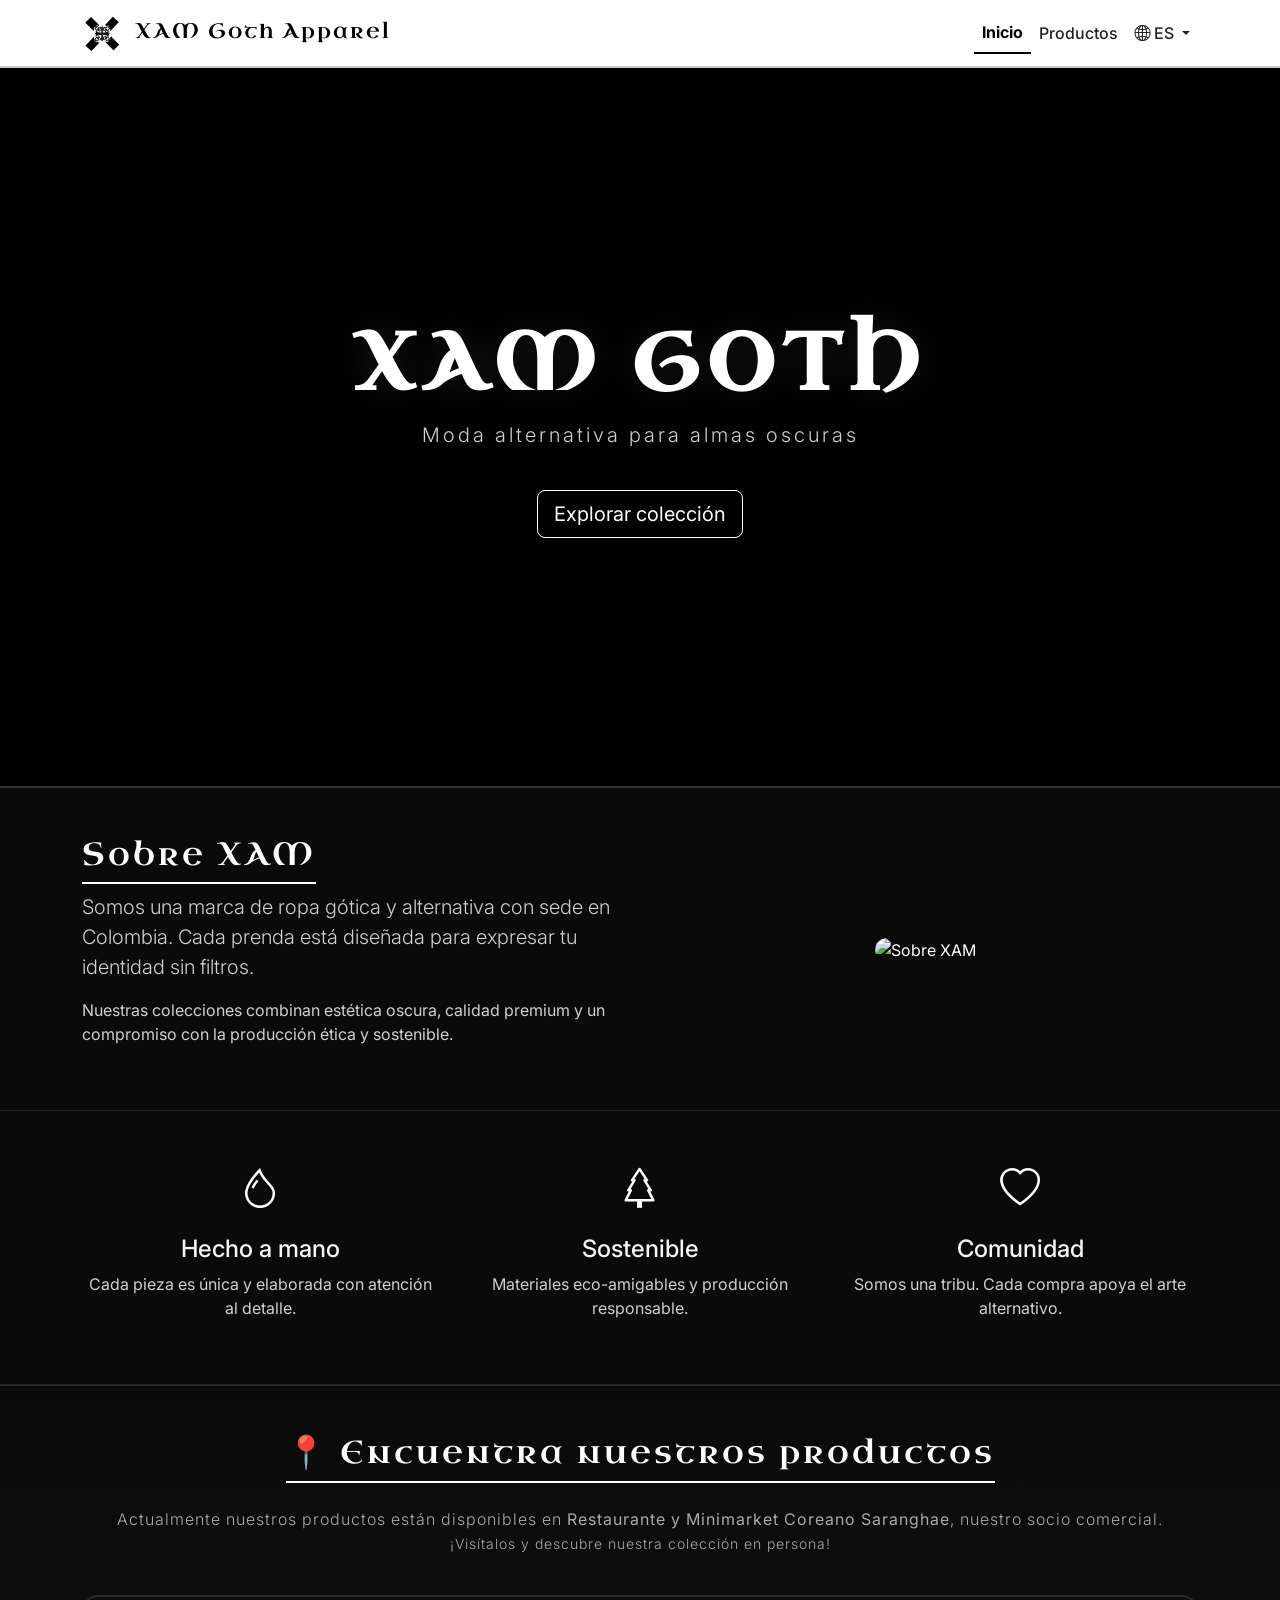
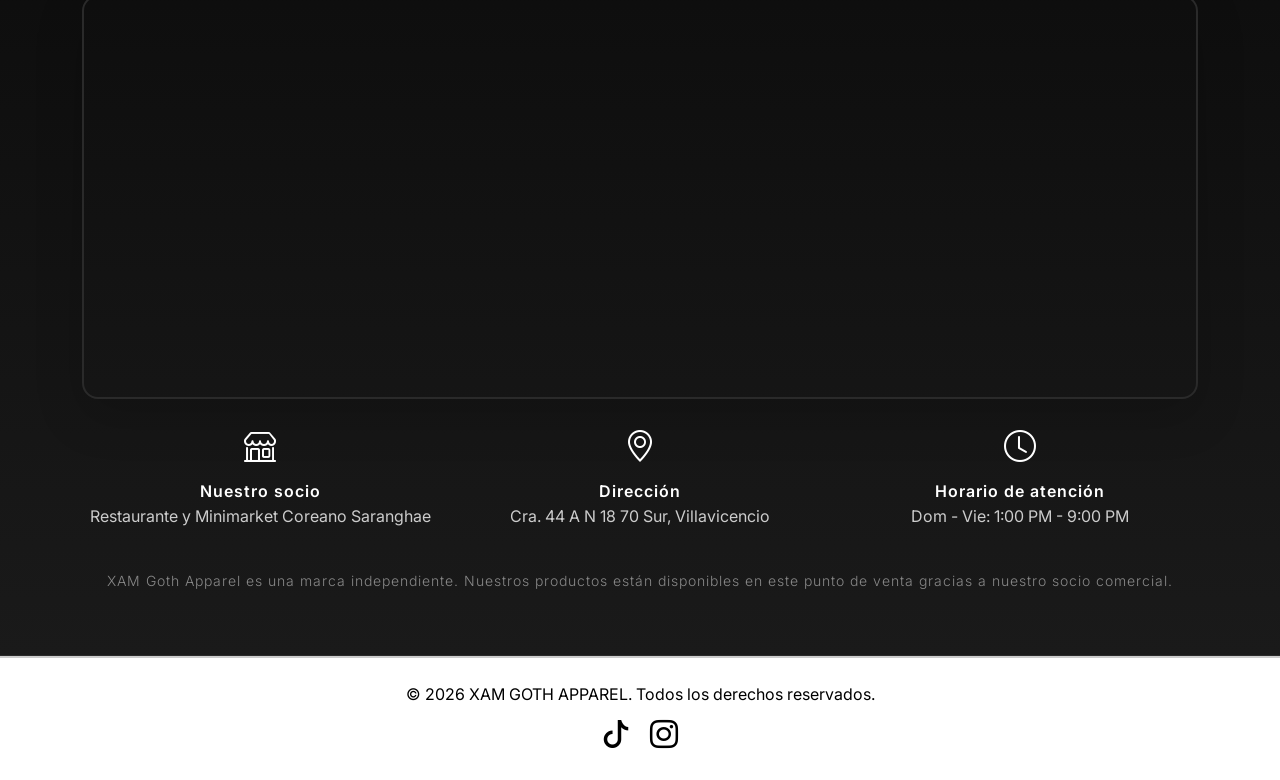
==== index.html @ 1a795e6d "Deleting unnecesary comma" ====
<!DOCTYPE html>
<html lang="es">

<head>
    <meta charset="UTF-8">
    <meta name="viewport" content="width=device-width, initial-scale=1.0">
    <title>XAM Goth Apparel</title>
    
    <!-- Bootstrap CSS -->
    <link href="https://cdn.jsdelivr.net/npm/bootstrap@5.3.2/dist/css/bootstrap.min.css" rel="stylesheet">
    <!-- Bootstrap Icons -->
    <link rel="stylesheet" href="https://cdn.jsdelivr.net/npm/bootstrap-icons@1.11.3/font/bootstrap-icons.min.css">
    <!-- Google Fonts (tipografía gótica/dark) -->
    <link href="https://fonts.googleapis.com/css2?family=Uncial+Antiqua&family=Inter:wght@300;400;700;900&display=swap" rel="stylesheet">
    
    <!-- CSS personalizado -->
    <link rel="stylesheet" href="css/style.css">
</head>

<body>

    <!-- ============================================ -->
    <!-- DIV BLANCO que envuelve el ENCABEZADO        -->
    <!-- ============================================ -->
    <div class="header-wrapper" style="background-color: #ffffff; width: 100%; border-bottom: 2px solid #cccccc;">
        <nav class="navbar navbar-expand-lg">
            <div class="container">
                <!-- Logo y nombre -->
                <a class="navbar-brand" href="index.html">
                    <img src="assets/images/logo.png" alt="XAM Goth Apparel" height="40" class="d-inline-block align-middle">
                    <span class="ms-2 brand-text">XAM Goth Apparel</span>
                </a>

                <!-- Botón menú hamburguesa (para móvil) -->
                <button class="navbar-toggler" type="button" data-bs-toggle="collapse" data-bs-target="#navbarNav">
                    <span class="navbar-toggler-icon"></span>
                </button>

                <!-- Menú -->
                <div class="collapse navbar-collapse" id="navbarNav">
                    <ul class="navbar-nav ms-auto align-items-center">
                        <li class="nav-item">
                            <a class="nav-link active" href="index.html" data-i18n="nav-home">Inicio</a>
                        </li>
                        <li class="nav-item">
                            <a class="nav-link" href="products.html" data-i18n="nav-products">Productos</a>
                        </li>
                        <!-- Selector de idioma -->
                        <li class="nav-item dropdown">
                            <a class="nav-link dropdown-toggle" href="#" id="languageDropdown" role="button" data-bs-toggle="dropdown">
                                <i class="bi bi-globe2"></i> <span id="current-lang">ES</span>
                            </a>
                            <ul class="dropdown-menu dropdown-menu-end">
                                <li><button class="dropdown-item" data-lang="es">🇪🇸 Español</button></li>
                                <li><button class="dropdown-item" data-lang="en">🇬🇧 English</button></li>
                            </ul>
                        </li>
                    </ul>
                </div>
            </div>
        </nav>
    </div>
    <!-- ===== FIN DEL DIV BLANCO DEL ENCABEZADO ===== -->

    <!-- ================= HERO / BIENVENIDA ================= -->
    <section class="hero-section d-flex align-items-center">
        <div class="container text-center text-white">
            <h1 class="display-1 fw-bold hero-title" data-i18n="hero-title">XAM GOTH</h1>
            <p class="lead hero-subtitle" data-i18n="hero-subtitle">Moda alternativa para almas oscuras</p>
            <a href="products.html" class="btn btn-outline-light btn-lg mt-4" data-i18n="hero-cta">Explorar colección</a>
        </div>
    </section>

    <!-- ================= SOBRE NOSOTROS ================= -->
    <section class="py-5 bg-dark text-white">
        <div class="container">
            <div class="row align-items-center">
                <div class="col-lg-6">
                    <h2 class="section-title" data-i18n="about-title">Sobre XAM</h2>
                    <p class="lead" data-i18n="about-text1">Somos una marca de ropa gótica y alternativa con sede en Colombia. Cada prenda está diseñada para expresar tu identidad sin filtros.</p>
                    <p data-i18n="about-text2">Nuestras colecciones combinan estética oscura, calidad premium y un compromiso con la producción ética y sostenible.</p>
                </div>
                <div class="col-lg-6 text-center">
                    <img src="assets/images/about-placeholder.jpg" alt="Sobre XAM" class="img-fluid rounded-4 shadow-lg" style="max-height: 350px; width: 100%; object-fit: cover;">
                </div>
            </div>
        </div>
    </section>

    <!-- ================= VALORES / SELLOS ================= -->
    <section class="py-5 bg-secondary bg-opacity-10">
        <div class="container">
            <div class="row text-center g-4">
                <div class="col-md-4">
                    <i class="bi bi-droplet fs-1 text-dark"></i>
                    <h4 class="mt-3" data-i18n="value1-title">Hecho a mano</h4>
                    <p data-i18n="value1-desc">Cada pieza es única y elaborada con atención al detalle.</p>
                </div>
                <div class="col-md-4">
                    <i class="bi bi-tree fs-1 text-dark"></i>
                    <h4 class="mt-3" data-i18n="value2-title">Sostenible</h4>
                    <p data-i18n="value2-desc">Materiales eco-amigables y producción responsable.</p>
                </div>
                <div class="col-md-4">
                    <i class="bi bi-heart fs-1 text-dark"></i>
                    <h4 class="mt-3" data-i18n="value3-title">Comunidad</h4>
                    <p data-i18n="value3-desc">Somos una tribu. Cada compra apoya el arte alternativo.</p>
                </div>
            </div>
        </div>
    </section>

    <!-- ============================================ -->
    <!-- MAPA DE GOOGLE MAPS                          -->
    <!-- ============================================ -->
    <section class="map-section py-5">
        <div class="container">
            <!-- Título y descripción -->
            <div class="row mb-4">
                <div class="col-12 text-center">
                    <h2 class="section-title" data-i18n="map-title">📍 Encuentra nuestros productos</h2>
                    <p class="text-muted mt-3" data-i18n="map-subtitle">
                        Actualmente nuestros productos están disponibles en <strong>Restaurante y Minimarket Coreano Saranghae</strong>, nuestro socio comercial.<br>
                        <small>¡Visítalos y descubre nuestra colección en persona!</small>
                    </p>
                </div>
            </div>

            <!-- Mapa -->
            <div class="row">
                <div class="col-12">
                    <div class="map-container shadow-lg rounded-4 overflow-hidden">
                        <iframe 
                            src="https://www.google.com/maps/embed?pb=!1m18!1m12!1m3!1d3979.5673574928055!2d-73.650902!3d4.1080567!2m3!1f0!2f0!3f0!3m2!1i1024!2i768!4f13.1!3m3!1m2!1s0x8e3e2f39722edbe1%3A0xaf17d9769901a7f9!2sRestaurante%20Y%20Minimarket%20Coreano%20Saranghae!5e0!3m2!1ses-419!2sco!4v1785963107658!5m2!1ses-419!2sco" 
                            width="100%" 
                            height="400" 
                            style="border:0;" 
                            allowfullscreen="" 
                            loading="lazy">
                        </iframe>
                    </div>
                </div>
            </div>

            <!-- Información del socio comercial -->
            <div class="row mt-4">
                <div class="col-md-4 text-center">
                    <i class="bi bi-shop fs-2" style="color: #ffffff;"></i>
                    <p class="mt-2" style="color: #cccccc;">
                        <strong data-i18n="map-partner">Nuestro socio</strong><br>
                        <span data-i18n="map-partner-name">Restaurante y Minimarket Coreano Saranghae</span>
                    </p>
                </div>
                <div class="col-md-4 text-center">
                    <i class="bi bi-geo-alt fs-2" style="color: #ffffff;"></i>
                    <p class="mt-2" style="color: #cccccc;">
                        <strong data-i18n="map-address">Dirección</strong><br>
                        <span data-i18n="map-address-text">Cra. 44 A N 18 70 Sur, Villavicencio</span>
                    </p>
                </div>
                <div class="col-md-4 text-center">
                    <i class="bi bi-clock fs-2" style="color: #ffffff;"></i>
                    <p class="mt-2" style="color: #cccccc;">
                        <strong data-i18n="map-hours">Horario de atención</strong><br>
                        <span data-i18n="map-hours-text">Dom - Vie: 1:00 PM - 9:00 PM</span>
                    </p>
                </div>
            </div>

            <!-- Nota aclaratoria -->
            <div class="row mt-4">
                <div class="col-12 text-center">
                    <p class="text-muted small" style="color: #888888 !important;" data-i18n="map-note">
                         XAM Goth Apparel es una marca independiente. Nuestros productos están disponibles en este punto de venta gracias a nuestro socio comercial.
                    </p>
                </div>
            </div>
        </div>
    </section>

    <!-- ============================================ -->
    <!-- DIV BLANCO que envuelve el PIE DE PÁGINA     -->
    <!-- ============================================ -->
    <div class="footer-wrapper" style="background-color: #ffffff; width: 100%; border-top: 2px solid #cccccc; margin-top: auto;">
        <footer class="py-4">
            <div class="container text-center">
                <p class="mb-2" style="color: #000000 !important;">
                    &copy; 2026 XAM GOTH APPAREL. <span data-i18n="footer-rights">Todos los derechos reservados.</span>
                </p>
                <div class="social-icons">
                    <a href="https://www.tiktok.com/@xam.goth.apparel" target="_blank" class="me-3 fs-3" style="color: #000000 !important;">
                        <i class="bi bi-tiktok"></i>
                    </a>
                    <a href="https://www.instagram.com/xam_gothapparel/" target="_blank" class="fs-3" style="color: #000000 !important;">
                        <i class="bi bi-instagram"></i>
                    </a>
                </div>
            </div>
        </footer>
    </div>
    <!-- ===== FIN DEL DIV BLANCO DEL PIE DE PÁGINA ===== -->

    <!-- Scripts -->
    <script src="https://cdn.jsdelivr.net/npm/bootstrap@5.3.2/dist/js/bootstrap.bundle.min.js"></script>
    <script src="js/main.js"></script>
</body>
</html>
---- css/style.css ----
/* ===== FUENTES ===== */
:root {
    --gothic-font: 'Uncial Antiqua', cursive;
    --main-font: 'Inter', sans-serif;
}

/* ===== RESET Y GENERAL ===== */
* {
    margin: 0;
    padding: 0;
    box-sizing: border-box;
}

html, body {
    height: 100%;
}

body {
    font-family: var(--main-font);
    background-color: #0a0a0a;
    color: #f5f5f5;
    display: flex;
    flex-direction: column;
}

/* ==========================================
   ENCABEZADO (estilos visuales, el color lo da el div)
   ========================================== */
.brand-text {
    font-family: var(--gothic-font);
    font-size: 1.3rem;
    letter-spacing: 2px;
    color: #000000;
}

.navbar .nav-link {
    color: #222222 !important;
    font-weight: 500;
    transition: color 0.3s;
}

.navbar .nav-link:hover {
    color: #000000 !important;
}

.navbar .nav-link.active {
    color: #000000 !important;
    font-weight: 700;
    border-bottom: 2px solid #000000;
}

.navbar .dropdown-toggle {
    color: #222222 !important;
}

.navbar .dropdown-toggle:hover {
    color: #000000 !important;
}

.navbar .dropdown-menu {
    background-color: #ffffff !important;
    border: 1px solid #cccccc !important;
}

.navbar .dropdown-item {
    color: #000000 !important;
}

.navbar .dropdown-item:hover {
    background-color: #f0f0f0 !important;
}

/* Botón hamburguesa (móvil) */
.navbar-toggler {
    border-color: #000000 !important;
}

.navbar-toggler-icon {
    background-image: url("data:image/svg+xml,%3csvg xmlns='http://www.w3.org/2000/svg' viewBox='0 0 30 30'%3e%3cpath stroke='rgba(0,0,0,1)' stroke-linecap='round' stroke-miterlimit='10' stroke-width='2' d='M4 7h22M4 15h22M4 23h22'/%3e%3c/svg%3e") !important;
}

/* ==========================================
   HERO (NEGRO)
   ========================================== */
.hero-section {
    min-height: 80vh;
    background: linear-gradient(rgba(0,0,0,0.85), rgba(0,0,0,0.95)), 
                url('../assets/images/hero-bg.jpg') center/cover no-repeat;
    background-attachment: fixed;
    display: flex;
    align-items: center;
    justify-content: center;
    border-bottom: 2px solid #333333;
}

.hero-title {
    font-family: var(--gothic-font);
    letter-spacing: 8px;
    color: #ffffff;
    text-shadow: 0 0 40px rgba(255,255,255,0.1);
}

.hero-subtitle {
    font-weight: 300;
    letter-spacing: 3px;
    color: #cccccc;
}

.hero-section .btn-outline-light {
    border-color: #ffffff;
    color: #ffffff;
    transition: all 0.3s;
}

.hero-section .btn-outline-light:hover {
    background: #ffffff;
    color: #0a0a0a;
}

/* ==========================================
   SECCIONES DE CONTENIDO (FONDO NEGRO)
   ========================================== */
section:not(.hero-section) {
    background-color: #0a0a0a !important;
}

.bg-dark {
    background-color: #0a0a0a !important;
}

.bg-secondary {
    background-color: #1a1a1a !important;
}

section {
    padding: 4rem 0;
    border-bottom: 1px solid #222222;
}

.section-title {
    font-family: var(--gothic-font);
    color: #ffffff;
    letter-spacing: 3px;
    border-bottom: 2px solid #ffffff;
    padding-bottom: 0.5rem;
    display: inline-block;
}

section p,
section .lead {
    color: #d0d0d0;
}

section .text-dark {
    color: #ffffff !important;
}

/* ==========================================
   TARJETAS DE PRODUCTOS
   ========================================== */
.product-card {
    background: #0a0a0a;
    border: 1px solid #333333;
    border-radius: 12px;
    overflow: hidden;
    transition: transform 0.3s, box-shadow 0.3s;
}

.product-card:hover {
    transform: translateY(-8px);
    box-shadow: 0 10px 30px rgba(255,255,255,0.05);
    border-color: #ffffff;
}

.product-card .card-body {
    padding: 1.25rem;
    background: #0a0a0a;
}

.product-card .carousel-item img {
    width: 100%;
    height: 280px;
    object-fit: contain;  /* <--- Cambia a 'contain' para ver toda la imagen */
    background-color: #0a0a0a; /* Fondo negro para los bordes vacíos */
}

.product-card .card-title {
    font-weight: 700;
    color: #ffffff;
}

.product-card .card-text {
    color: #aaaaaa;
    font-size: 0.9rem;
}

.product-card .price {
    font-size: 1.3rem;
    font-weight: 700;
    color: #ffffff;
}

/* Botón de compra */
.btn-buy {
    background: #ffffff;
    color: #0a0a0a;
    font-weight: 700;
    border: none;
    transition: all 0.3s;
    width: 100%;
}

.btn-buy:hover {
    background: #e0e0e0;
    color: #000000;
    transform: scale(1.02);
}

/* ==========================================
   FILTROS
   ========================================== */
.filter-btn {
    border-radius: 30px;
    padding: 0.4rem 1.8rem;
    transition: all 0.3s;
    background: transparent;
    color: #ffffff;
    border: 1px solid #444444;
}

.filter-btn:hover {
    background: #ffffff;
    color: #0a0a0a;
}

.filter-btn.active {
    background: #ffffff !important;
    color: #0a0a0a !important;
    border-color: #ffffff !important;
}

/* ==========================================
   PIE DE PÁGINA (estilos visuales, el color lo da el div)
   ========================================== */
footer .social-icons a {
    transition: color 0.3s, transform 0.3s;
    display: inline-block;
}

footer .social-icons a:hover {
    color: #555555 !important;
    transform: scale(1.2);
}

/* ==========================================
   CARRUSEL DE PRODUCTOS
   ========================================== */
.product-card .carousel {
    position: relative;
}

.product-card .carousel-inner {
    border-radius: 12px 12px 0 0;
}

.product-card .carousel-control-prev,
.product-card .carousel-control-next {
    opacity: 0;
    transition: opacity 0.3s;
}

.product-card:hover .carousel-control-prev,
.product-card:hover .carousel-control-next {
    opacity: 1;
}

.product-card .carousel-control-prev-icon,
.product-card .carousel-control-next-icon {
    filter: drop-shadow(0 2px 4px rgba(0,0,0,0.8));
    width: 30px;
    height: 30px;
}

/* Puntos indicadores personalizados */
.product-card .carousel-indicators {
    position: relative;
    bottom: 0;
    margin: 0;
    padding: 8px 0;
}

.product-card .carousel-indicators button {
    background-color: #666 !important;
    border: none !important;
    width: 10px !important;
    height: 10px !important;
    border-radius: 50% !important;
    margin: 0 4px !important;
}

.product-card .carousel-indicators .active {
    background-color: #ffffff !important;
}

/* ==========================================
   MAPA DE GOOGLE MAPS MEJORADO
   ========================================== */
.map-section {
    background: linear-gradient(180deg, #0a0a0a 0%, #1a1a1a 100%);
    border-top: 1px solid #2a2a2a;
    border-bottom: 1px solid #2a2a2a;
    padding: 3rem 0;
}

.map-section .section-title {
    font-family: var(--gothic-font);
    color: #ffffff;
    letter-spacing: 3px;
    border-bottom: 2px solid #ffffff;
    padding-bottom: 0.5rem;
    display: inline-block;
    margin-bottom: 0.5rem;
}

.map-section .text-muted {
    color: #aaaaaa !important;
    font-weight: 300;
    letter-spacing: 1px;
}

.map-container {
    border: 2px solid #2a2a2a;
    border-radius: 16px;
    overflow: hidden;
    transition: all 0.4s ease;
    box-shadow: 0 8px 32px rgba(0, 0, 0, 0.6);
}

.map-container:hover {
    border-color: #ffffff;
    box-shadow: 0 8px 40px rgba(255, 255, 255, 0.1);
    transform: scale(1.01);
}

.map-container iframe {
    display: block;
    width: 100%;
    height: 400px;
    border: none;
    transition: filter 0.5s ease;
}

/* Iconos de información */
.map-section .bi {
    color: #ffffff;
    transition: color 0.3s ease, transform 0.3s ease;
}

.map-section .col-md-4:hover .bi {
    color: #cccccc;
    transform: scale(1.1);
}

.map-section .col-md-4 p {
    color: #cccccc;
    line-height: 1.6;
}

.map-section .col-md-4 strong {
    color: #ffffff;
    font-weight: 600;
    letter-spacing: 1px;
}

/* ===== RESPONSIVE ===== */
@media (max-width: 768px) {
    .map-container iframe {
        height: 300px;
    }
    
    .map-section .col-md-4 {
        margin-bottom: 1.5rem;
    }
    
    .map-section .col-md-4:last-child {
        margin-bottom: 0;
    }
    
    .map-section .section-title {
        font-size: 1.8rem;
    }
}

@media (max-width: 576px) {
    .map-container iframe {
        height: 250px;
    }
    
    .map-container:hover {
        transform: scale(1.005);
    }
}

/* ===== RESPONSIVE ===== */
@media (max-width: 768px) {
    .map-container iframe {
        height: 250px;
    }
}

@media (max-width: 576px) {
    .map-container iframe {
        height: 200px;
    }
}

/* ===== RESPONSIVE DEL CARRUSEL ===== */
@media (max-width: 768px) {
    .product-card .carousel-item img {
        height: 220px !important;
    }
    
    .product-card .carousel-control-prev,
    .product-card .carousel-control-next {
        opacity: 0.7 !important;
    }
}

/* ==========================================
   RESPONSIVE
   ========================================== */
@media (max-width: 768px) {
    .hero-title {
        font-size: 3rem;
    }
    
    .hero-subtitle {
        font-size: 1.1rem;
    }
    
    .product-card img {
        height: 220px;
    }
    
    .brand-text {
        font-size: 1rem;
    }
}

@media (max-width: 576px) {
    .hero-title {
        font-size: 2.2rem;
        letter-spacing: 4px;
    }
}
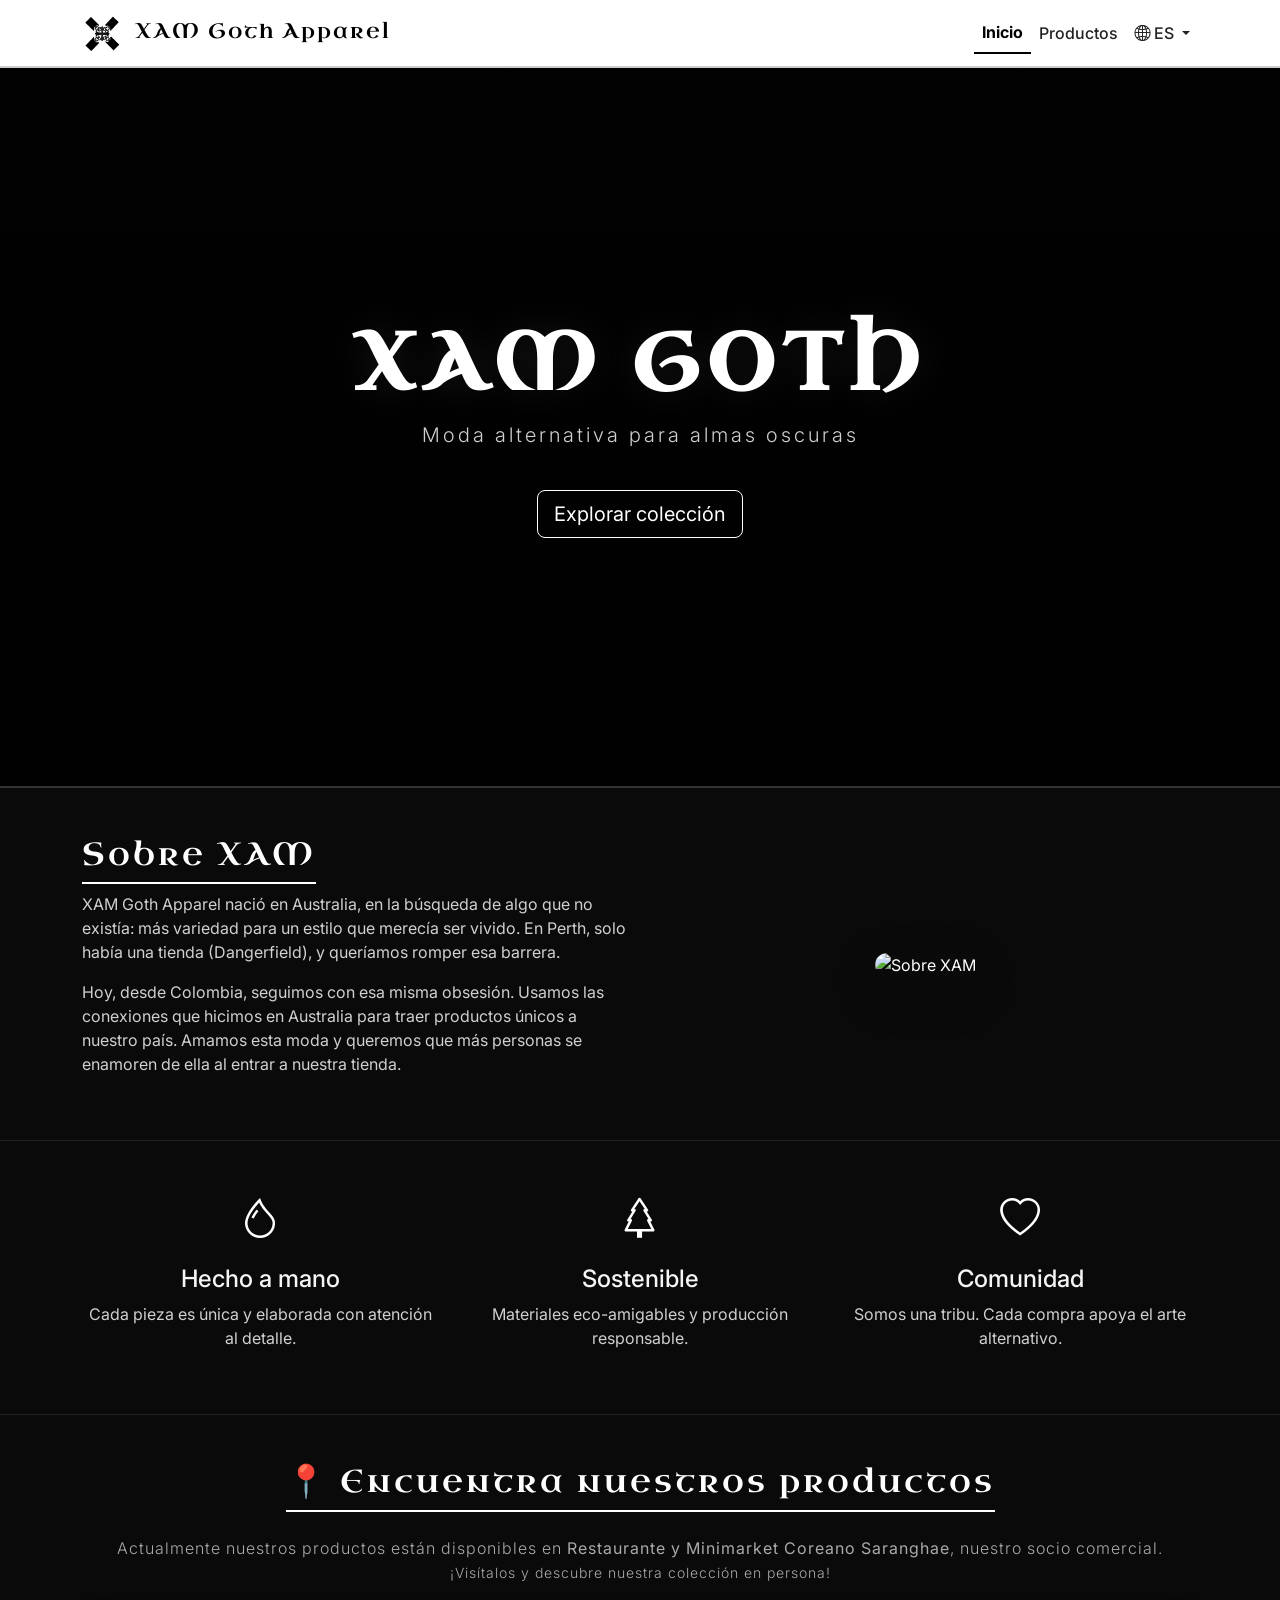
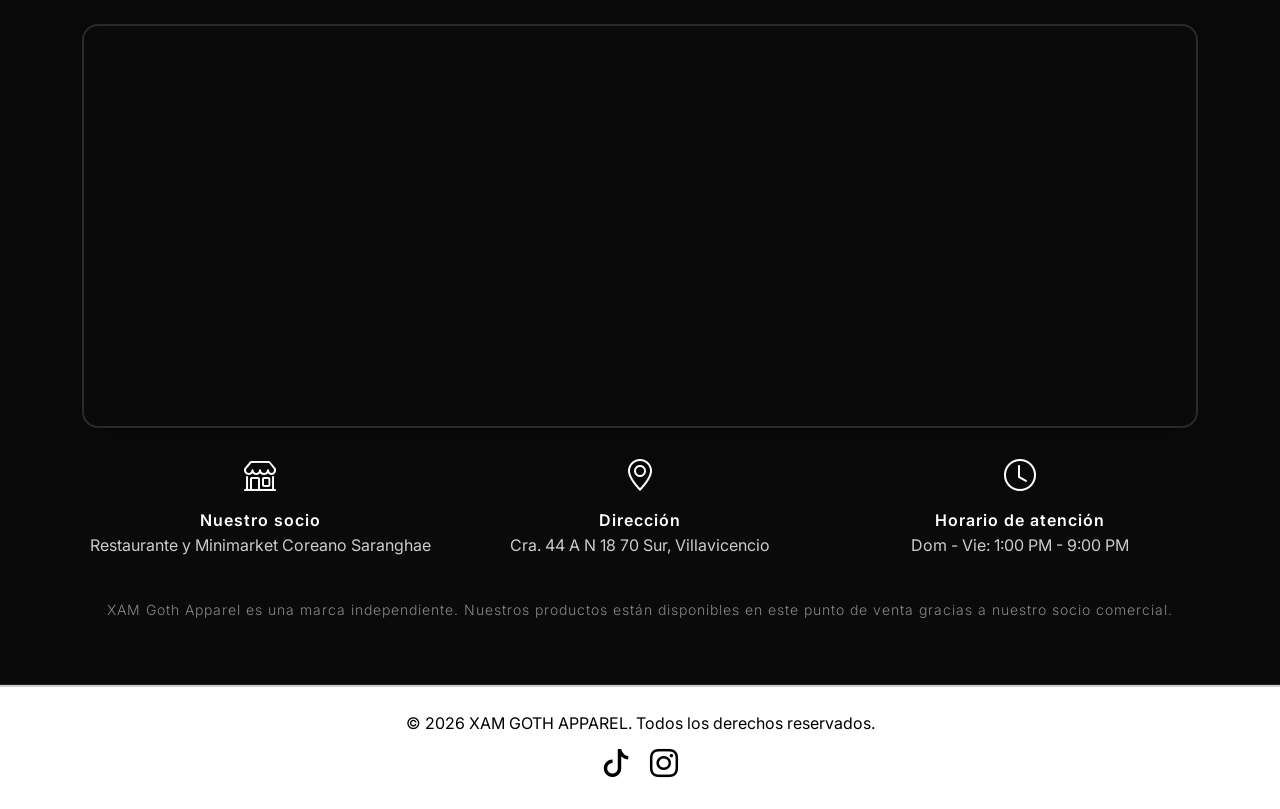
==== commit 45d6abe8: "Add Icon to Website and Changed Home Page..." ====
--- a/index.html
+++ b/index.html
@@ -6,6 +6,15 @@
     <meta name="viewport" content="width=device-width, initial-scale=1.0">
     <title>XAM Goth Apparel</title>
     
+    <!-- ===== FAVICON ===== -->
+    <link rel="icon" type="image/png" href="/assets/images/favicon-96x96.png" sizes="96x96" />
+    <link rel="icon" type="image/svg+xml" href="/assets/images/favicon.svg" />
+    <link rel="shortcut icon" href="/assets/images/favicon.ico" />
+    <link rel="apple-touch-icon" sizes="180x180" href="/assets/images/apple-touch-icon.png" />
+    <meta name="apple-mobile-web-app-title" content="XAM Store" />
+    <link rel="manifest" href="/assets/images/site.webmanifest" />
+    <!-- =================== -->
+
     <!-- Bootstrap CSS -->
     <link href="https://cdn.jsdelivr.net/npm/bootstrap@5.3.2/dist/css/bootstrap.min.css" rel="stylesheet">
     <!-- Bootstrap Icons -->
@@ -77,8 +86,8 @@
             <div class="row align-items-center">
                 <div class="col-lg-6">
                     <h2 class="section-title" data-i18n="about-title">Sobre XAM</h2>
-                    <p class="lead" data-i18n="about-text1">Somos una marca de ropa gótica y alternativa con sede en Colombia. Cada prenda está diseñada para expresar tu identidad sin filtros.</p>
-                    <p data-i18n="about-text2">Nuestras colecciones combinan estética oscura, calidad premium y un compromiso con la producción ética y sostenible.</p>
+                    <p data-i18n="about-text1">XAM Goth Apparel nació en Australia, en la búsqueda de algo que no existía: más variedad para un estilo que merecía ser vivido. En Perth, solo había una tienda (Dangerfield), y queríamos romper esa barrera.</p>
+                    <p data-i18n="about-text2">Hoy, desde Colombia, seguimos con esa misma obsesión. Usamos las conexiones que hicimos en Australia para traer productos únicos a nuestro país. Amamos esta moda y queremos que más personas se enamoren de ella al entrar a nuestra tienda.</p>
                 </div>
                 <div class="col-lg-6 text-center">
                     <img src="assets/images/about-placeholder.jpg" alt="Sobre XAM" class="img-fluid rounded-4 shadow-lg" style="max-height: 350px; width: 100%; object-fit: cover;">
--- a/css/style.css
+++ b/css/style.css
@@ -180,8 +180,8 @@
 .product-card .carousel-item img {
     width: 100%;
     height: 280px;
-    object-fit: contain;  /* <--- Cambia a 'contain' para ver toda la imagen */
-    background-color: #0a0a0a; /* Fondo negro para los bordes vacíos */
+    object-fit: contain;  
+    background-color: #0a0a0a; 
 }
 
 .product-card .card-title {
@@ -305,12 +305,6 @@
 /* ==========================================
    MAPA DE GOOGLE MAPS MEJORADO
    ========================================== */
-.map-section {
-    background: linear-gradient(180deg, #0a0a0a 0%, #1a1a1a 100%);
-    border-top: 1px solid #2a2a2a;
-    border-bottom: 1px solid #2a2a2a;
-    padding: 3rem 0;
-}
 
 .map-section .section-title {
     font-family: var(--gothic-font);
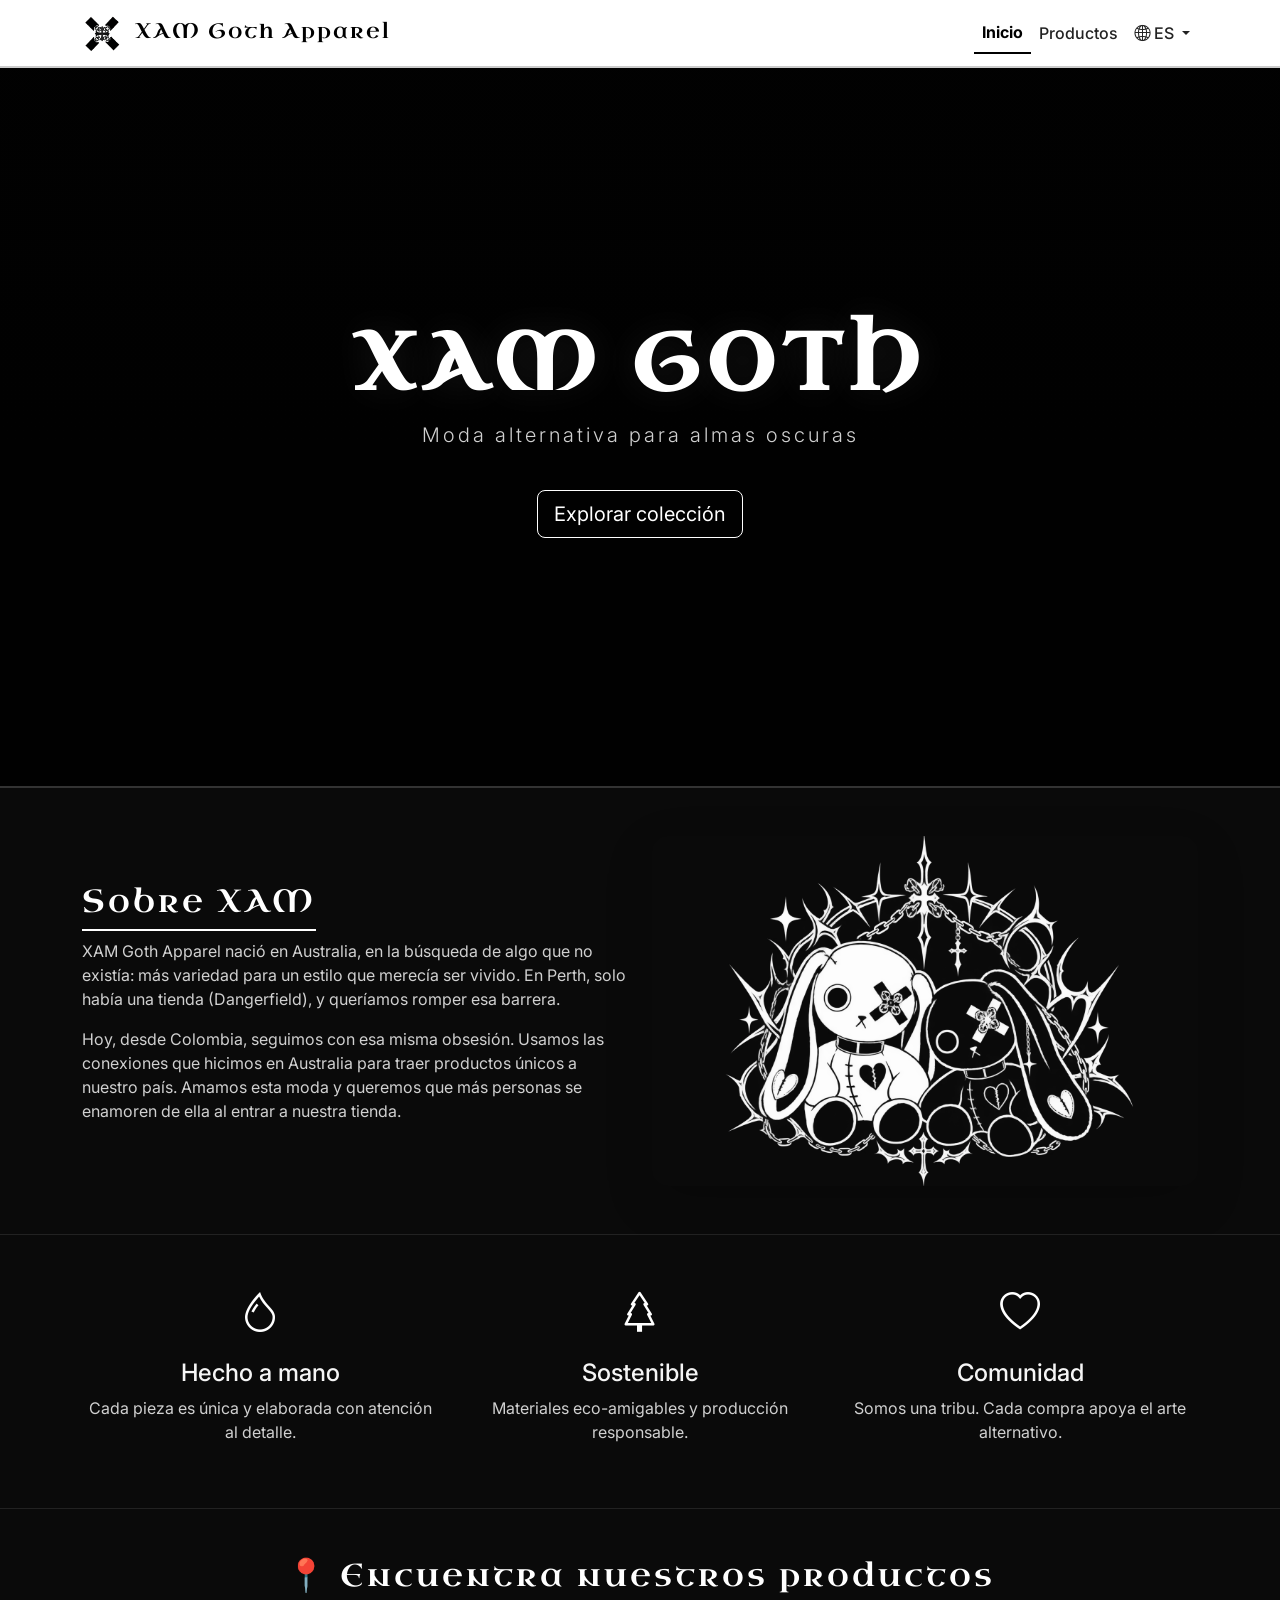
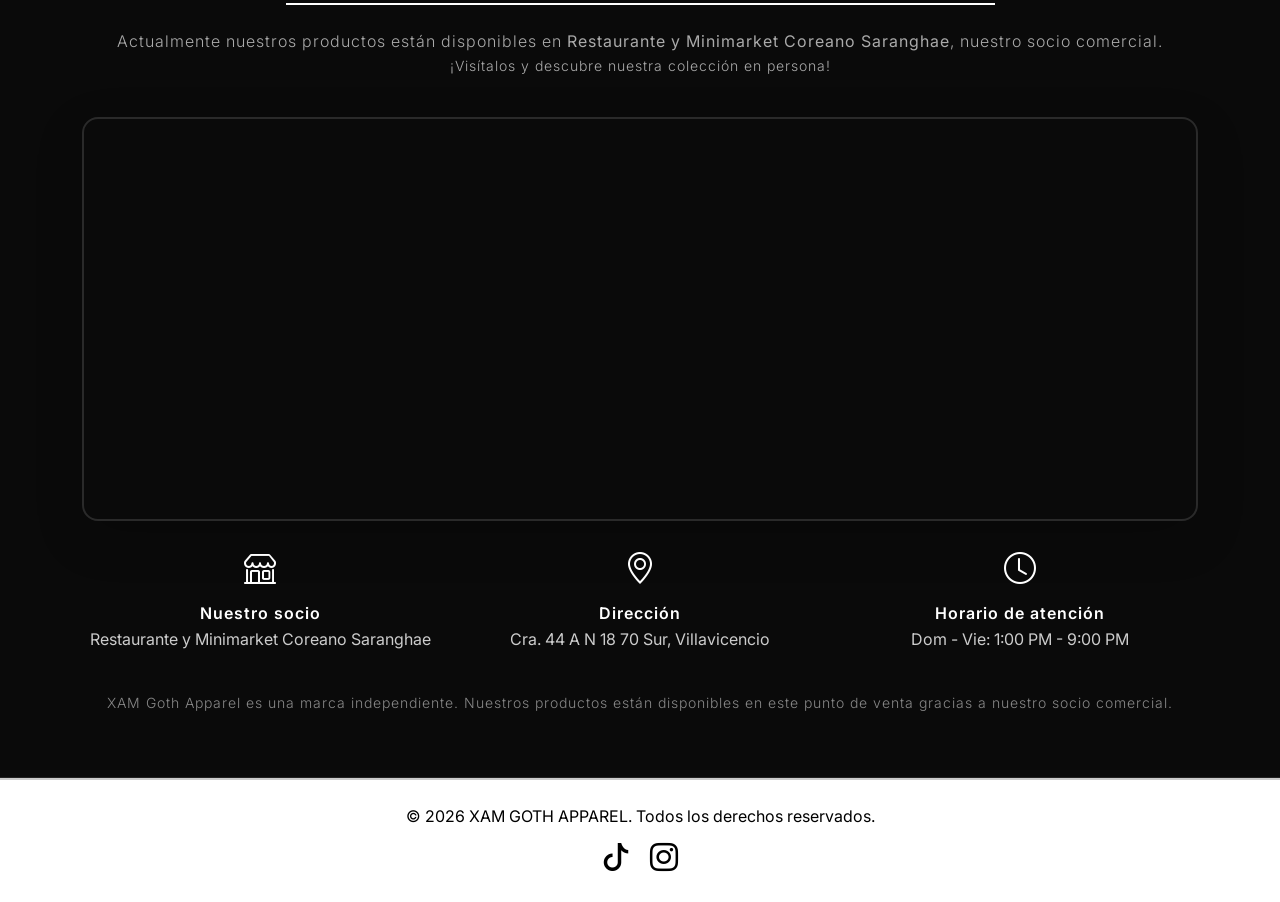
==== commit 4709dba8: "Added an image for "about XAM" section..." ====
--- a/index.html
+++ b/index.html
@@ -90,7 +90,7 @@
                     <p data-i18n="about-text2">Hoy, desde Colombia, seguimos con esa misma obsesión. Usamos las conexiones que hicimos en Australia para traer productos únicos a nuestro país. Amamos esta moda y queremos que más personas se enamoren de ella al entrar a nuestra tienda.</p>
                 </div>
                 <div class="col-lg-6 text-center">
-                    <img src="assets/images/about-placeholder.jpg" alt="Sobre XAM" class="img-fluid rounded-4 shadow-lg" style="max-height: 350px; width: 100%; object-fit: cover;">
+                    <img src="assets/images/about-placeholder.webp" alt="Sobre XAM" class="img-fluid rounded-4 shadow-lg" style="max-height: 350px; width: 100%; object-fit: cover;">
                 </div>
             </div>
         </div>
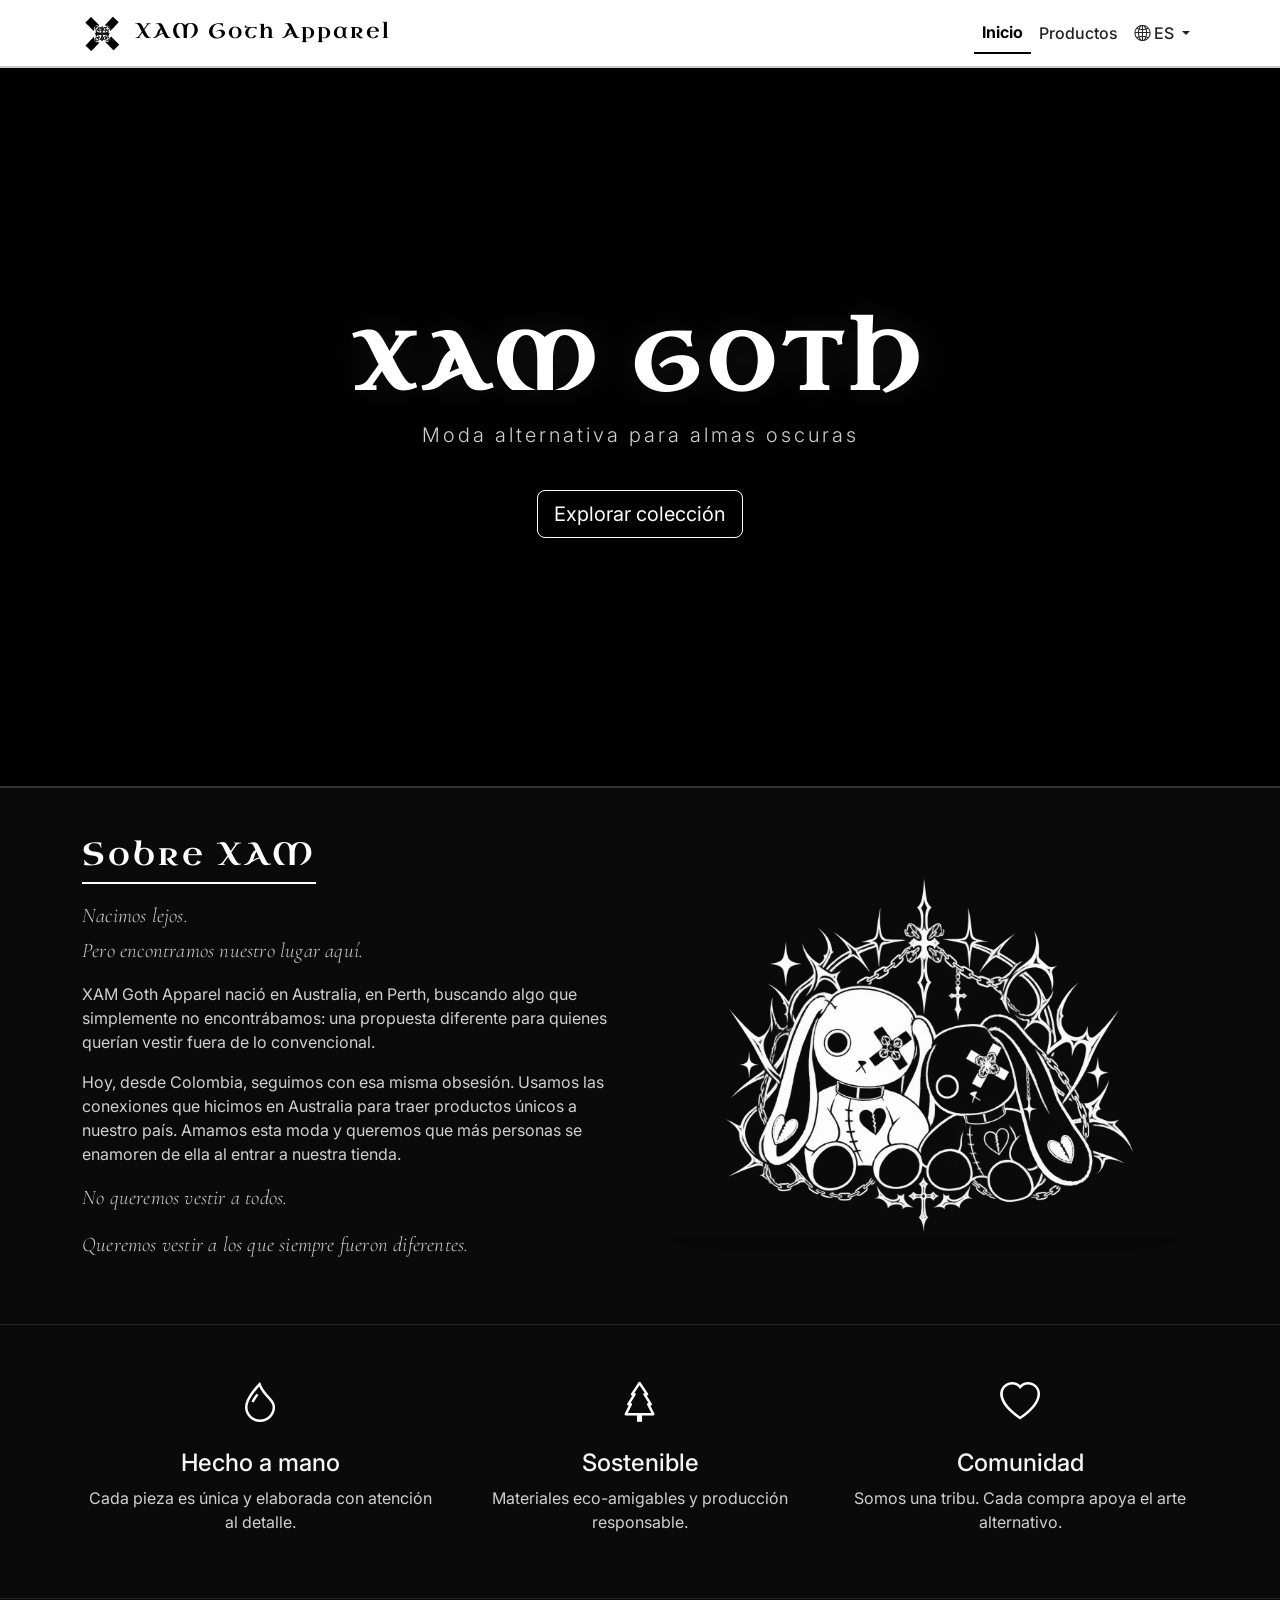
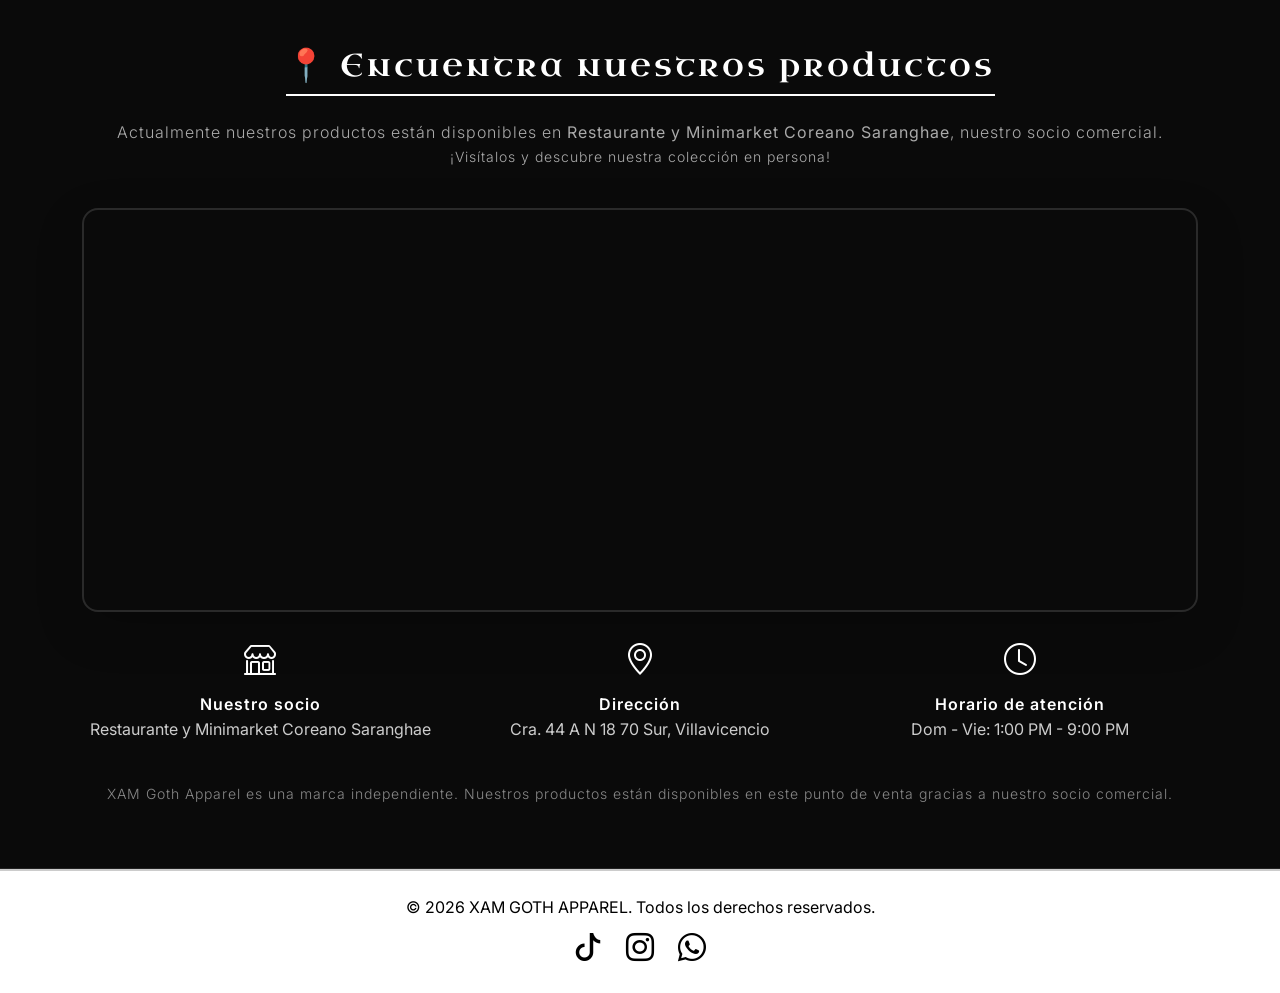
==== commit cb8277b0: "Section of About XAM Finilized... Also added the whatsapp Icon to the footer" ====
--- a/index.html
+++ b/index.html
@@ -7,20 +7,21 @@
     <title>XAM Goth Apparel</title>
     
     <!-- ===== FAVICON ===== -->
-    <link rel="icon" type="image/png" href="/assets/images/favicon-96x96.png" sizes="96x96" />
-    <link rel="icon" type="image/svg+xml" href="/assets/images/favicon.svg" />
-    <link rel="shortcut icon" href="/assets/images/favicon.ico" />
-    <link rel="apple-touch-icon" sizes="180x180" href="/assets/images/apple-touch-icon.png" />
+    <link rel="icon" type="image/png" href="assets/images/favicon-96x96.png" sizes="96x96" />
+    <link rel="icon" type="image/svg+xml" href="assets/images/favicon.svg" />
+    <link rel="shortcut icon" href="assets/images/favicon.ico" />
+    <link rel="apple-touch-icon" sizes="180x180" href="assets/images/apple-touch-icon.png" />
     <meta name="apple-mobile-web-app-title" content="XAM Store" />
-    <link rel="manifest" href="/assets/images/site.webmanifest" />
+    <link rel="manifest" href="assets/images/site.webmanifest" />
     <!-- =================== -->
 
     <!-- Bootstrap CSS -->
     <link href="https://cdn.jsdelivr.net/npm/bootstrap@5.3.2/dist/css/bootstrap.min.css" rel="stylesheet">
     <!-- Bootstrap Icons -->
     <link rel="stylesheet" href="https://cdn.jsdelivr.net/npm/bootstrap-icons@1.11.3/font/bootstrap-icons.min.css">
-    <!-- Google Fonts (tipografía gótica/dark) -->
+    <!-- Google Fonts -->
     <link href="https://fonts.googleapis.com/css2?family=Uncial+Antiqua&family=Inter:wght@300;400;700;900&display=swap" rel="stylesheet">
+    <link href="https://fonts.googleapis.com/css2?family=Cormorant+Garamond:ital,wght@1,300;1,400;1,500&family=Uncial+Antiqua&family=Inter:wght@300;400;700;900&display=swap" rel="stylesheet">
     
     <!-- CSS personalizado -->
     <link rel="stylesheet" href="css/style.css">
@@ -86,11 +87,18 @@
             <div class="row align-items-center">
                 <div class="col-lg-6">
                     <h2 class="section-title" data-i18n="about-title">Sobre XAM</h2>
-                    <p data-i18n="about-text1">XAM Goth Apparel nació en Australia, en la búsqueda de algo que no existía: más variedad para un estilo que merecía ser vivido. En Perth, solo había una tienda (Dangerfield), y queríamos romper esa barrera.</p>
+                    
+                    <p class="about-highlight" data-i18n="about-highlight-1">Nacimos lejos.</p>
+                    <p class="about-highlight" data-i18n="about-highlight-2">Pero encontramos nuestro lugar aquí.</p>
+                    
+                    <p data-i18n="about-text1">XAM Goth Apparel nació en Australia, en Perth, buscando algo que simplemente no encontrábamos: una propuesta diferente para quienes querían vestir fuera de lo convencional.</p>
                     <p data-i18n="about-text2">Hoy, desde Colombia, seguimos con esa misma obsesión. Usamos las conexiones que hicimos en Australia para traer productos únicos a nuestro país. Amamos esta moda y queremos que más personas se enamoren de ella al entrar a nuestra tienda.</p>
+                    
+                    <p class="about-highlight" data-i18n="about-highlight-3">No queremos vestir a todos.</p>
+                    <p class="about-highlight" data-i18n="about-highlight-4">Queremos vestir a los que siempre fueron diferentes.</p>
                 </div>
                 <div class="col-lg-6 text-center">
-                    <img src="assets/images/about-placeholder.webp" alt="Sobre XAM" class="img-fluid rounded-4 shadow-lg" style="max-height: 350px; width: 100%; object-fit: cover;">
+                    <img src="assets/images/about-placeholder.webp" alt="Sobre XAM" class="img-fluid rounded-4 shadow-lg" style="width: 100%; object-fit: cover;">
                 </div>
             </div>
         </div>
@@ -196,13 +204,16 @@
                 <p class="mb-2" style="color: #000000 !important;">
                     &copy; 2026 XAM GOTH APPAREL. <span data-i18n="footer-rights">Todos los derechos reservados.</span>
                 </p>
-                <div class="social-icons">
-                    <a href="https://www.tiktok.com/@xam.goth.apparel" target="_blank" class="me-3 fs-3" style="color: #000000 !important;">
+                <div class="social-icons d-flex justify-content-center gap-4">
+                    <a href="https://www.tiktok.com/@xam.goth.apparel" target="_blank" class="fs-3" style="color: #000000 !important;">
                         <i class="bi bi-tiktok"></i>
                     </a>
                     <a href="https://www.instagram.com/xam_gothapparel/" target="_blank" class="fs-3" style="color: #000000 !important;">
                         <i class="bi bi-instagram"></i>
                     </a>
+                    <a href="https://wa.me/573123271353" target="_blank" class="fs-3" style="color: #000000 !important;">
+                        <i class="bi bi-whatsapp"></i>
+                    </a>
                 </div>
             </div>
         </footer>
--- a/css/style.css
+++ b/css/style.css
@@ -303,6 +303,28 @@
 }
 
 /* ==========================================
+   SOBRE XAM - FRASES DESTACADAS
+   ========================================== */
+.about-highlight {
+    font-family: 'Cormorant Garamond', serif;
+    font-style: italic ;
+    font-weight: 300 ;
+    color: #cccccc ;
+    font-size: 1.3rem ;
+    margin-bottom: 1rem ;
+    letter-spacing: 0.2px ;
+}
+
+.about-highlight:first-of-type {
+    margin-top: 0.5rem;
+    margin-bottom: 0.2rem;
+}
+
+.about-highlight:last-of-type {
+    margin-top: 0.1rem;
+}
+
+/* ==========================================
    MAPA DE GOOGLE MAPS MEJORADO
    ========================================== */
 
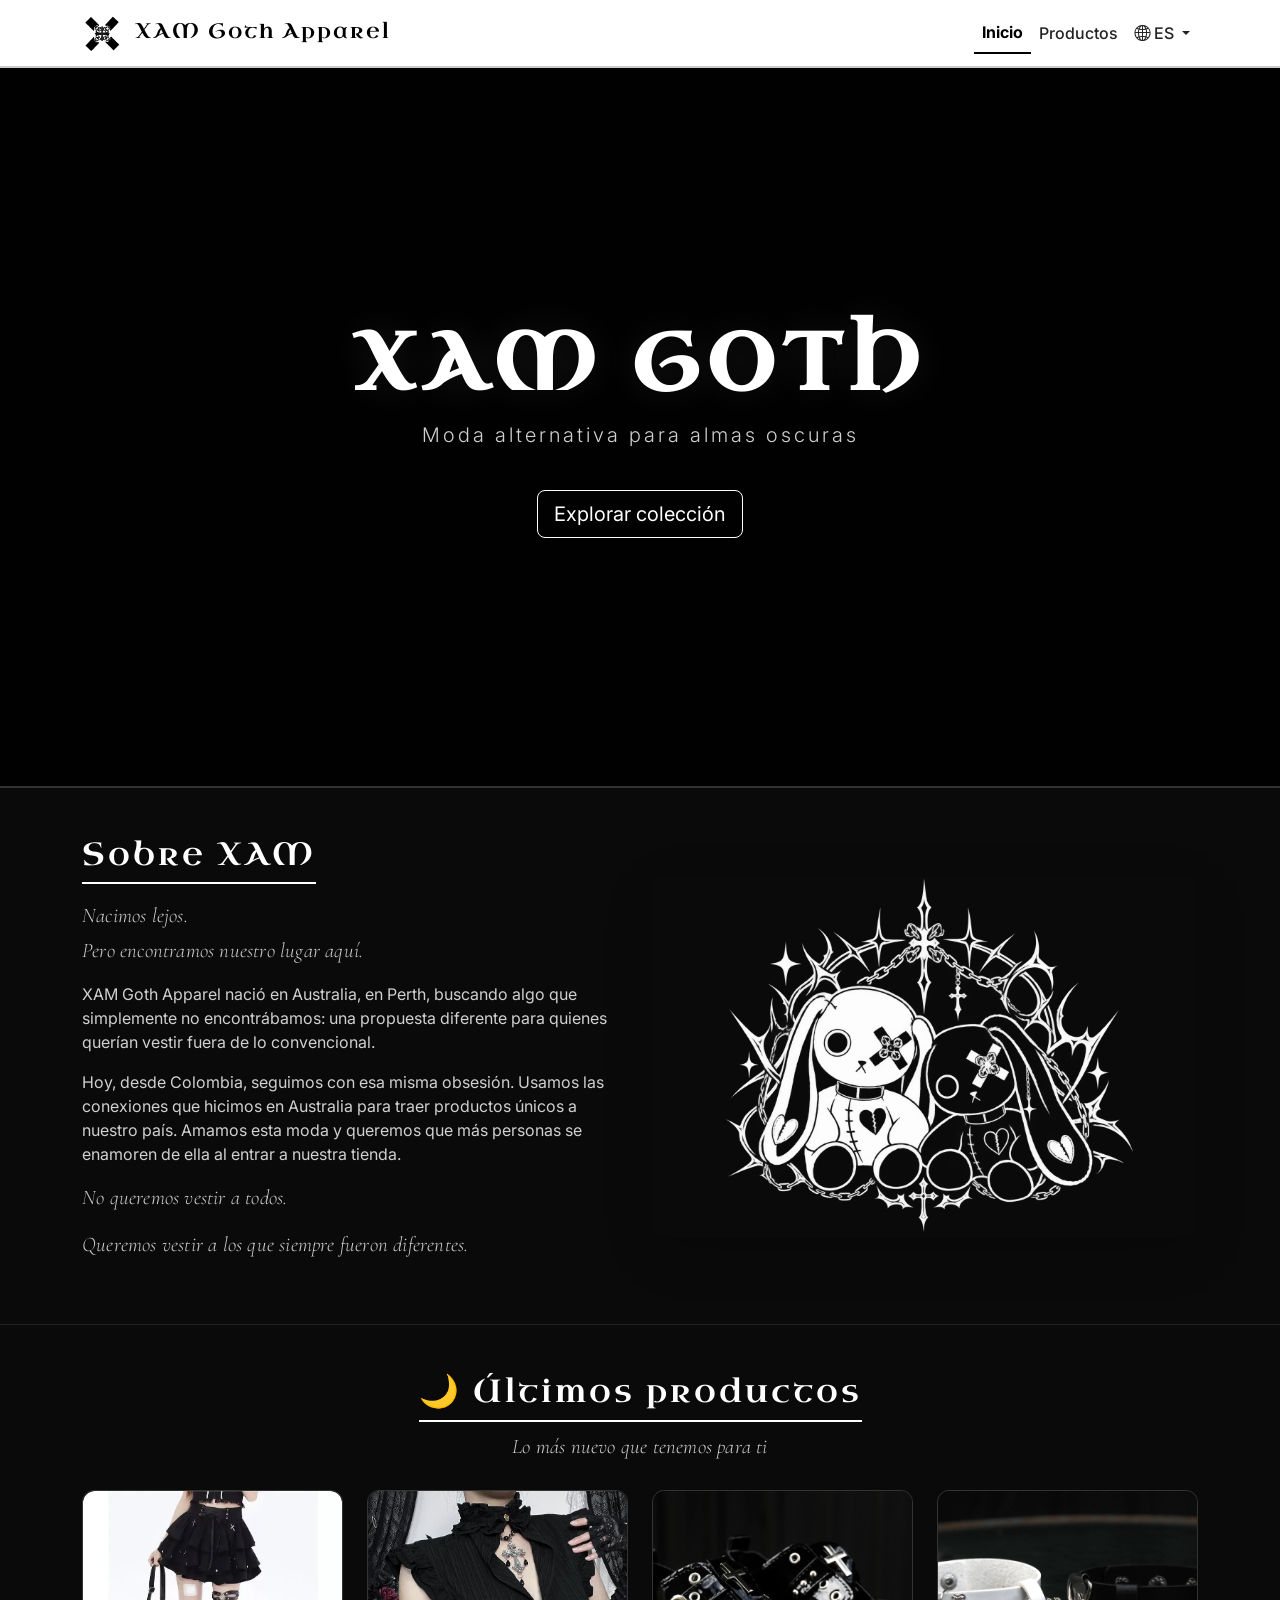
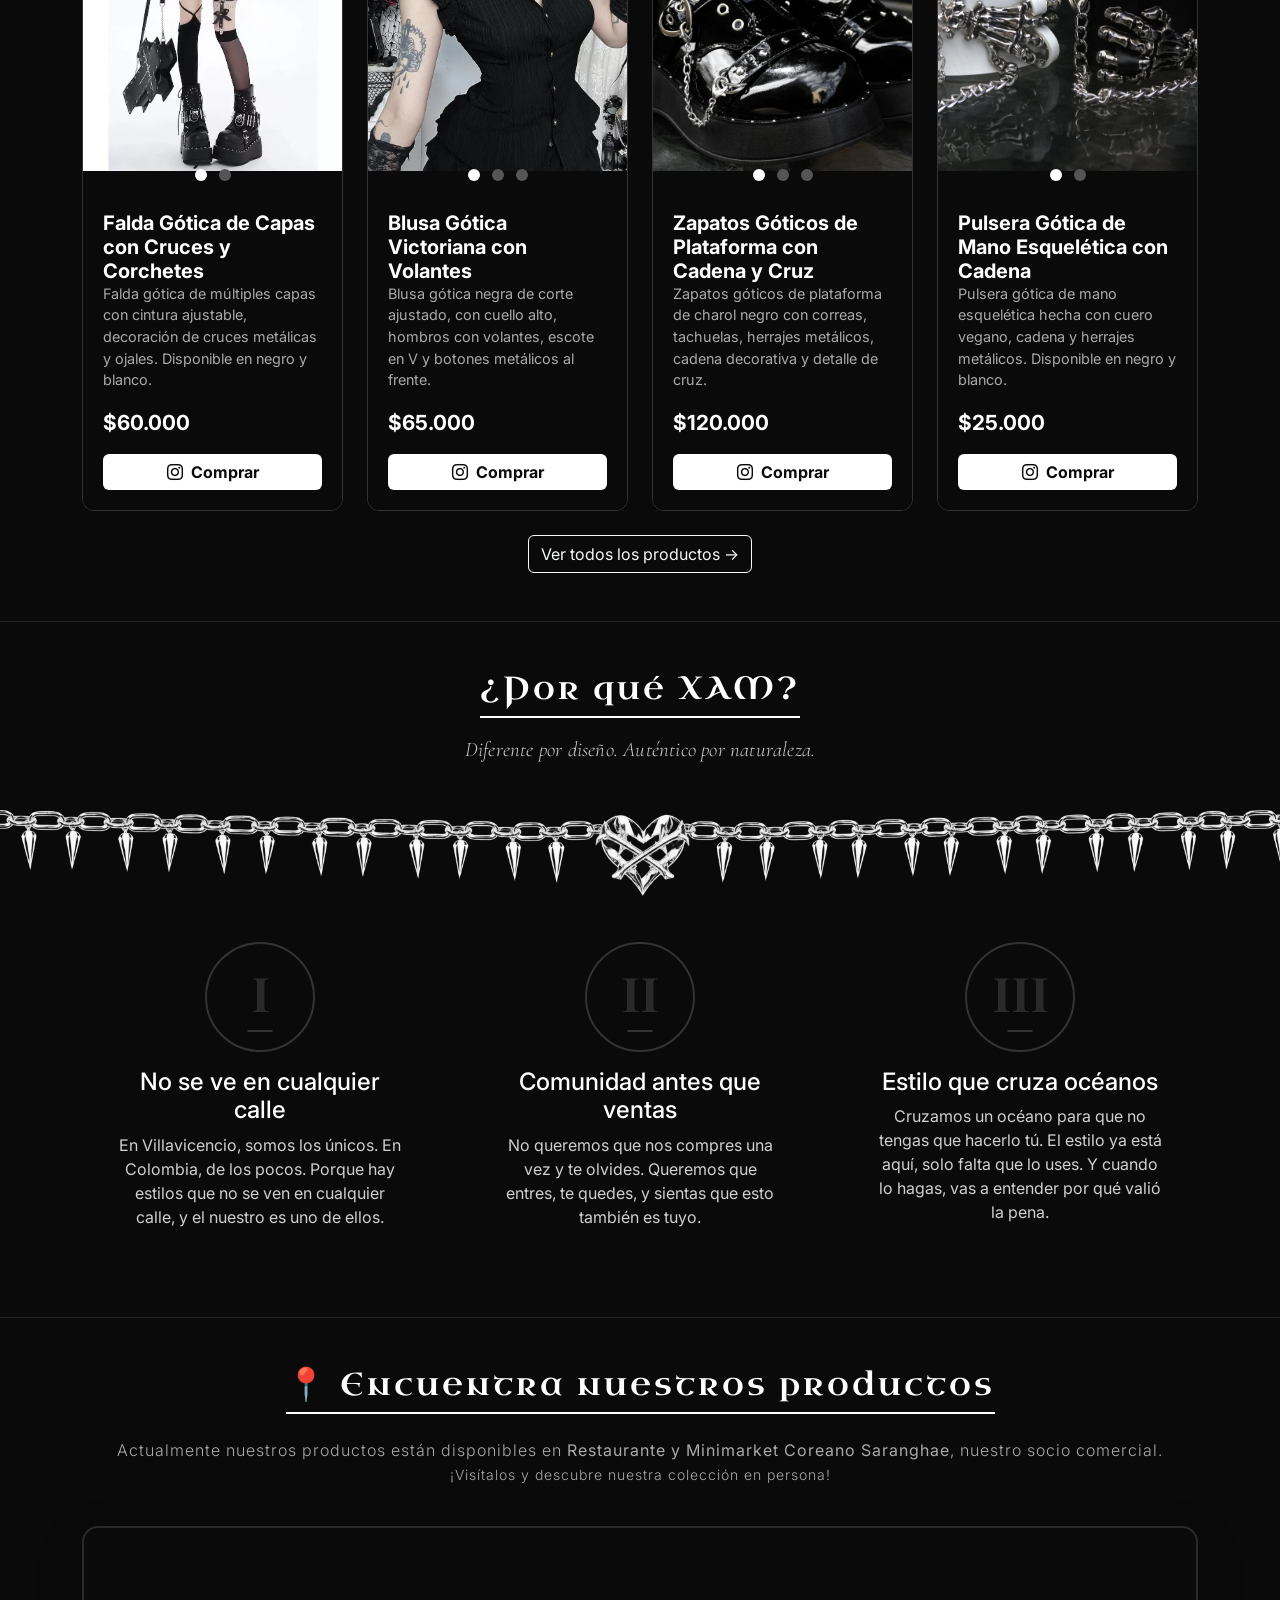
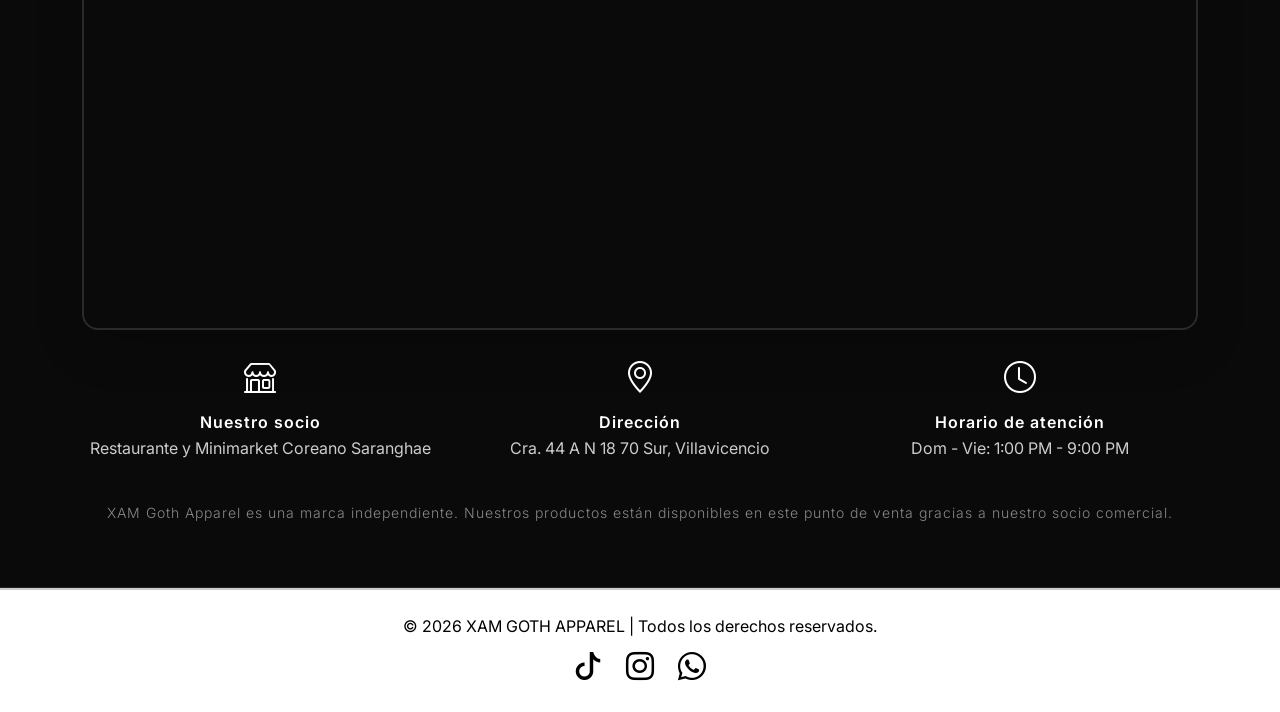
==== commit 175f448f: "Huge advances in the home page" ====
--- a/index.html
+++ b/index.html
@@ -104,24 +104,61 @@
         </div>
     </section>
 
-    <!-- ================= VALORES / SELLOS ================= -->
-    <section class="py-5 bg-secondary bg-opacity-10">
-        <div class="container">
-            <div class="row text-center g-4">
-                <div class="col-md-4">
-                    <i class="bi bi-droplet fs-1 text-dark"></i>
-                    <h4 class="mt-3" data-i18n="value1-title">Hecho a mano</h4>
-                    <p data-i18n="value1-desc">Cada pieza es única y elaborada con atención al detalle.</p>
-                </div>
-                <div class="col-md-4">
-                    <i class="bi bi-tree fs-1 text-dark"></i>
-                    <h4 class="mt-3" data-i18n="value2-title">Sostenible</h4>
-                    <p data-i18n="value2-desc">Materiales eco-amigables y producción responsable.</p>
-                </div>
-                <div class="col-md-4">
-                    <i class="bi bi-heart fs-1 text-dark"></i>
-                    <h4 class="mt-3" data-i18n="value3-title">Comunidad</h4>
-                    <p data-i18n="value3-desc">Somos una tribu. Cada compra apoya el arte alternativo.</p>
+    <!-- ================= ÚLTIMOS PRODUCTOS ================= -->
+    <section class="py-5 bg-dark text-white">
+        <div class="container">
+            <div class="row mb-4">
+                <div class="col-12 text-center">
+                    <h2 class="section-title" data-i18n="new-title">🌙 Últimos productos</h2>
+                    <p class="about-highlight" data-i18n="new-subtitle">Lo más nuevo que tenemos para ti</p>
+                </div>
+            </div>
+            <div class="row g-4" id="new-products-grid">
+                <!-- Los productos se cargarán con JavaScript -->
+            </div>
+            <div class="row mt-4">
+                <div class="col-12 text-center">
+                    <a href="products.html" class="btn btn-outline-light" data-i18n="new-cta">Ver todos los productos →</a>
+                </div>
+            </div>
+        </div>
+    </section>
+
+    <!-- ================= ¿POR QUÉ XAM? ================= -->
+    <section class="py-5 bg-dark text-white">
+        <div class="container">
+            <div class="row text-center">
+                <div class="col-12">
+                    <h2 class="section-title" data-i18n="why-title">¿Por qué XAM?</h2>
+                    <p class="about-highlight" data-i18n="why-subtitle" style="margin-top: 0.5rem; margin-bottom: 0.5rem;">Diferente por diseño. Auténtico por naturaleza.</p>
+                </div>
+            </div>
+            <div>
+                <img src="assets/images/chain-divider.webp" alt="Cadena decorativa" class="chain-divider">
+            </div>
+            <div class="container">
+                <div class="row g-5">
+                    <div class="col-md-4">
+                        <div class="why-card p-4 text-center">
+                            <span class="why-number">I</span>  <!-- ROMANO -->
+                            <h4 class="mt-3" data-i18n="why-point1-title">No se ve en cualquier calle</h4>
+                            <p data-i18n="why-point1-desc">En Villavicencio, somos los únicos. En Colombia, de los pocos. Porque hay estilos que no se ven en cualquier calle, y el nuestro es uno de ellos.</p>
+                        </div>
+                    </div>
+                    <div class="col-md-4">
+                        <div class="why-card p-4 text-center">
+                            <span class="why-number">II</span> <!-- ROMANO -->
+                            <h4 class="mt-3" data-i18n="why-point2-title">Comunidad antes que ventas</h4>
+                            <p data-i18n="why-point2-desc">No queremos que nos compres una vez y te olvides. Queremos que entres, te quedes, y sientas que esto también es tuyo.</p>
+                        </div>
+                    </div>
+                    <div class="col-md-4">
+                        <div class="why-card p-4 text-center">
+                            <span class="why-number">III</span> <!-- ROMANO -->
+                            <h4 class="mt-3" data-i18n="why-point3-title">Estilo que cruza océanos</h4>
+                            <p data-i18n="why-point3-desc">Cruzamos un océano para que no tengas que hacerlo tú. El estilo ya está aquí, solo falta que lo uses. Y cuando lo hagas, vas a entender por qué valió la pena.</p>
+                        </div>
+                    </div>
                 </div>
             </div>
         </div>
@@ -135,7 +172,7 @@
             <!-- Título y descripción -->
             <div class="row mb-4">
                 <div class="col-12 text-center">
-                    <h2 class="section-title" data-i18n="map-title">📍 Encuentra nuestros productos</h2>
+                    <h2 class="section-title" data-i18n="map-title">🕯️ Nuestra casa. Tu próxima parada.</h2>
                     <p class="text-muted mt-3" data-i18n="map-subtitle">
                         Actualmente nuestros productos están disponibles en <strong>Restaurante y Minimarket Coreano Saranghae</strong>, nuestro socio comercial.<br>
                         <small>¡Visítalos y descubre nuestra colección en persona!</small>
@@ -202,7 +239,7 @@
         <footer class="py-4">
             <div class="container text-center">
                 <p class="mb-2" style="color: #000000 !important;">
-                    &copy; 2026 XAM GOTH APPAREL. <span data-i18n="footer-rights">Todos los derechos reservados.</span>
+                    &copy; 2026 XAM GOTH APPAREL | <span data-i18n="footer-rights">Todos los derechos reservados.</span>
                 </p>
                 <div class="social-icons d-flex justify-content-center gap-4">
                     <a href="https://www.tiktok.com/@xam.goth.apparel" target="_blank" class="fs-3" style="color: #000000 !important;">
--- a/css/style.css
+++ b/css/style.css
@@ -388,6 +388,60 @@
     letter-spacing: 1px;
 }
 
+.chain-divider {
+    width: 100vw;
+    margin-left: calc(50% - 50vw);
+    display: block;
+    margin-top: 1rem;
+    object-fit: cover;
+}
+
+/* ==========================================
+   NÚMEROS ROMANOS - ESTILO ELEGANTE
+   ========================================== */
+.why-number {
+    display: inline-flex;
+    align-items: center;
+    justify-content: center;
+    width: 110px;
+    height: 110px;
+    border: 2px solid #333;
+    border-radius: 50%;
+    font-family: 'Uncial Antiqua', cursive;
+    font-size: 3rem;
+    font-weight: 400;
+    color: #2a2a2a;
+    text-align: center;
+    position: relative;  /* <--- NECESARIO para el ::after */
+    transition: border-color 0.4s ease, color 0.4s ease, transform 0.4s ease, box-shadow 0.4s ease;
+}
+
+/* Línea decorativa dentro del círculo (centrada) */
+.why-number::after {
+    content: '';
+    position: absolute;
+    bottom: 18px;
+    left: 50%;
+    transform: translateX(-50%);
+    width: 25px;
+    height: 1.5px;
+    background: #333;
+    transition: width 0.3s ease, background 0.3s ease;
+}
+
+.why-card:hover .why-number {
+    border-color: #ffffff;
+    color: #ffffff;
+    transform: scale(1.05);
+    box-shadow: 0 0 30px rgba(255, 255, 255, 0.05);
+}
+
+.why-card:hover .why-number::after {
+    width: 40px;
+    background: #ffffff;
+}
+
+
 /* ===== RESPONSIVE ===== */
 @media (max-width: 768px) {
     .map-container iframe {
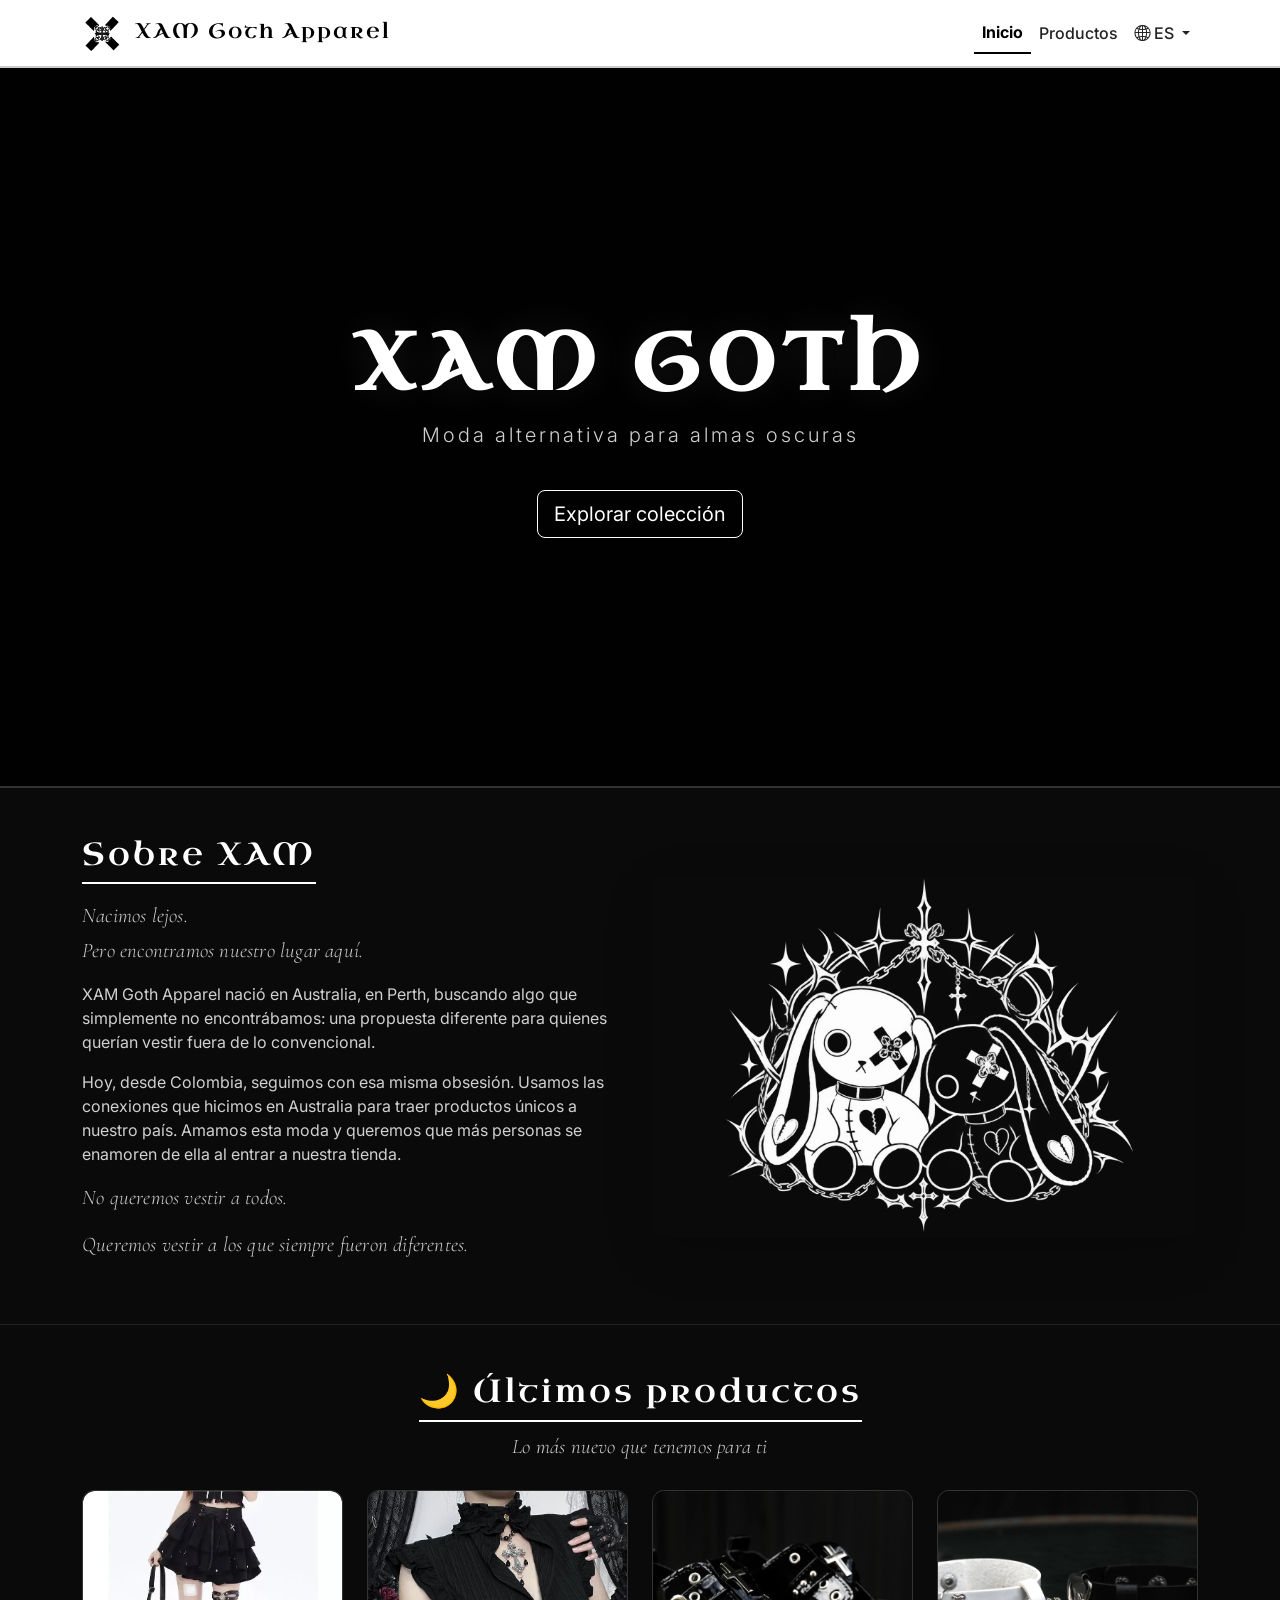
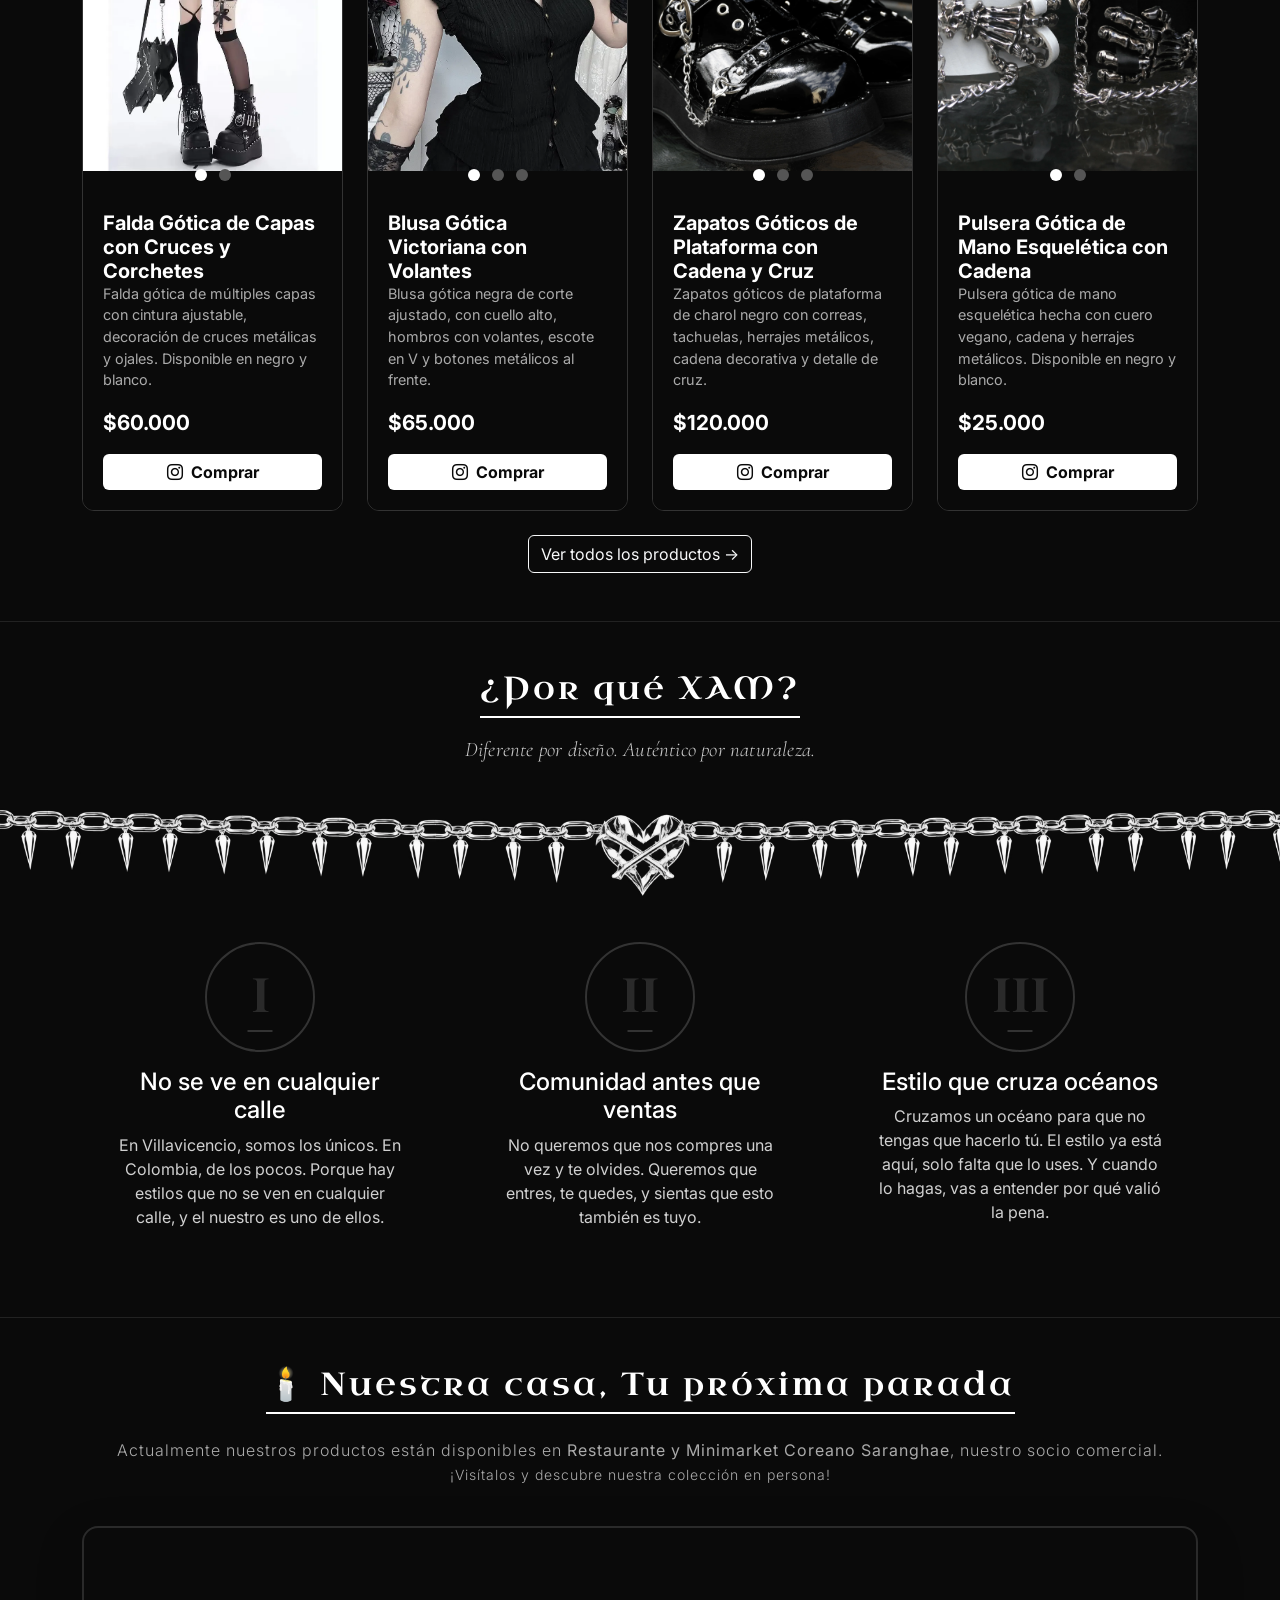
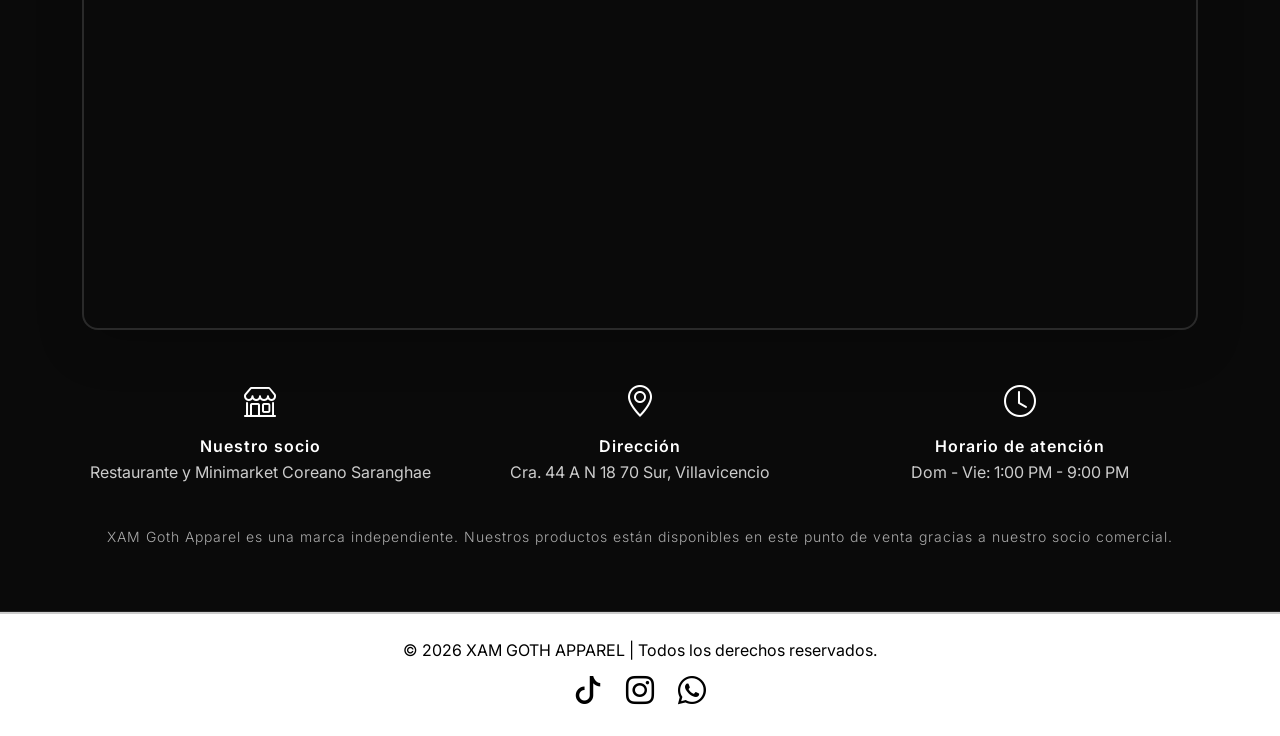
==== commit 760ff386: "Small changes to the map section..." ====
--- a/index.html
+++ b/index.html
@@ -188,8 +188,8 @@
                             src="https://www.google.com/maps/embed?pb=!1m18!1m12!1m3!1d3979.5673574928055!2d-73.650902!3d4.1080567!2m3!1f0!2f0!3f0!3m2!1i1024!2i768!4f13.1!3m3!1m2!1s0x8e3e2f39722edbe1%3A0xaf17d9769901a7f9!2sRestaurante%20Y%20Minimarket%20Coreano%20Saranghae!5e0!3m2!1ses-419!2sco!4v1785963107658!5m2!1ses-419!2sco" 
                             width="100%" 
                             height="400" 
-                            style="border:0;" 
-                            allowfullscreen="" 
+                            allowfullscreen=""
+                            style="border:0; filter: grayscale(100%) brightness(0.7) contrast(1.3) invert(5%); -webkit-filter: grayscale(100%) brightness(0.7) contrast(1.3) invert(5%);"
                             loading="lazy">
                         </iframe>
                     </div>
@@ -197,7 +197,7 @@
             </div>
 
             <!-- Información del socio comercial -->
-            <div class="row mt-4">
+            <div class="row mt-5">
                 <div class="col-md-4 text-center">
                     <i class="bi bi-shop fs-2" style="color: #ffffff;"></i>
                     <p class="mt-2" style="color: #cccccc;">
@@ -224,7 +224,7 @@
             <!-- Nota aclaratoria -->
             <div class="row mt-4">
                 <div class="col-12 text-center">
-                    <p class="text-muted small" style="color: #888888 !important;" data-i18n="map-note">
+                    <p class="text-muted small" style="color: #888888;" data-i18n="map-note">
                          XAM Goth Apparel es una marca independiente. Nuestros productos están disponibles en este punto de venta gracias a nuestro socio comercial.
                     </p>
                 </div>
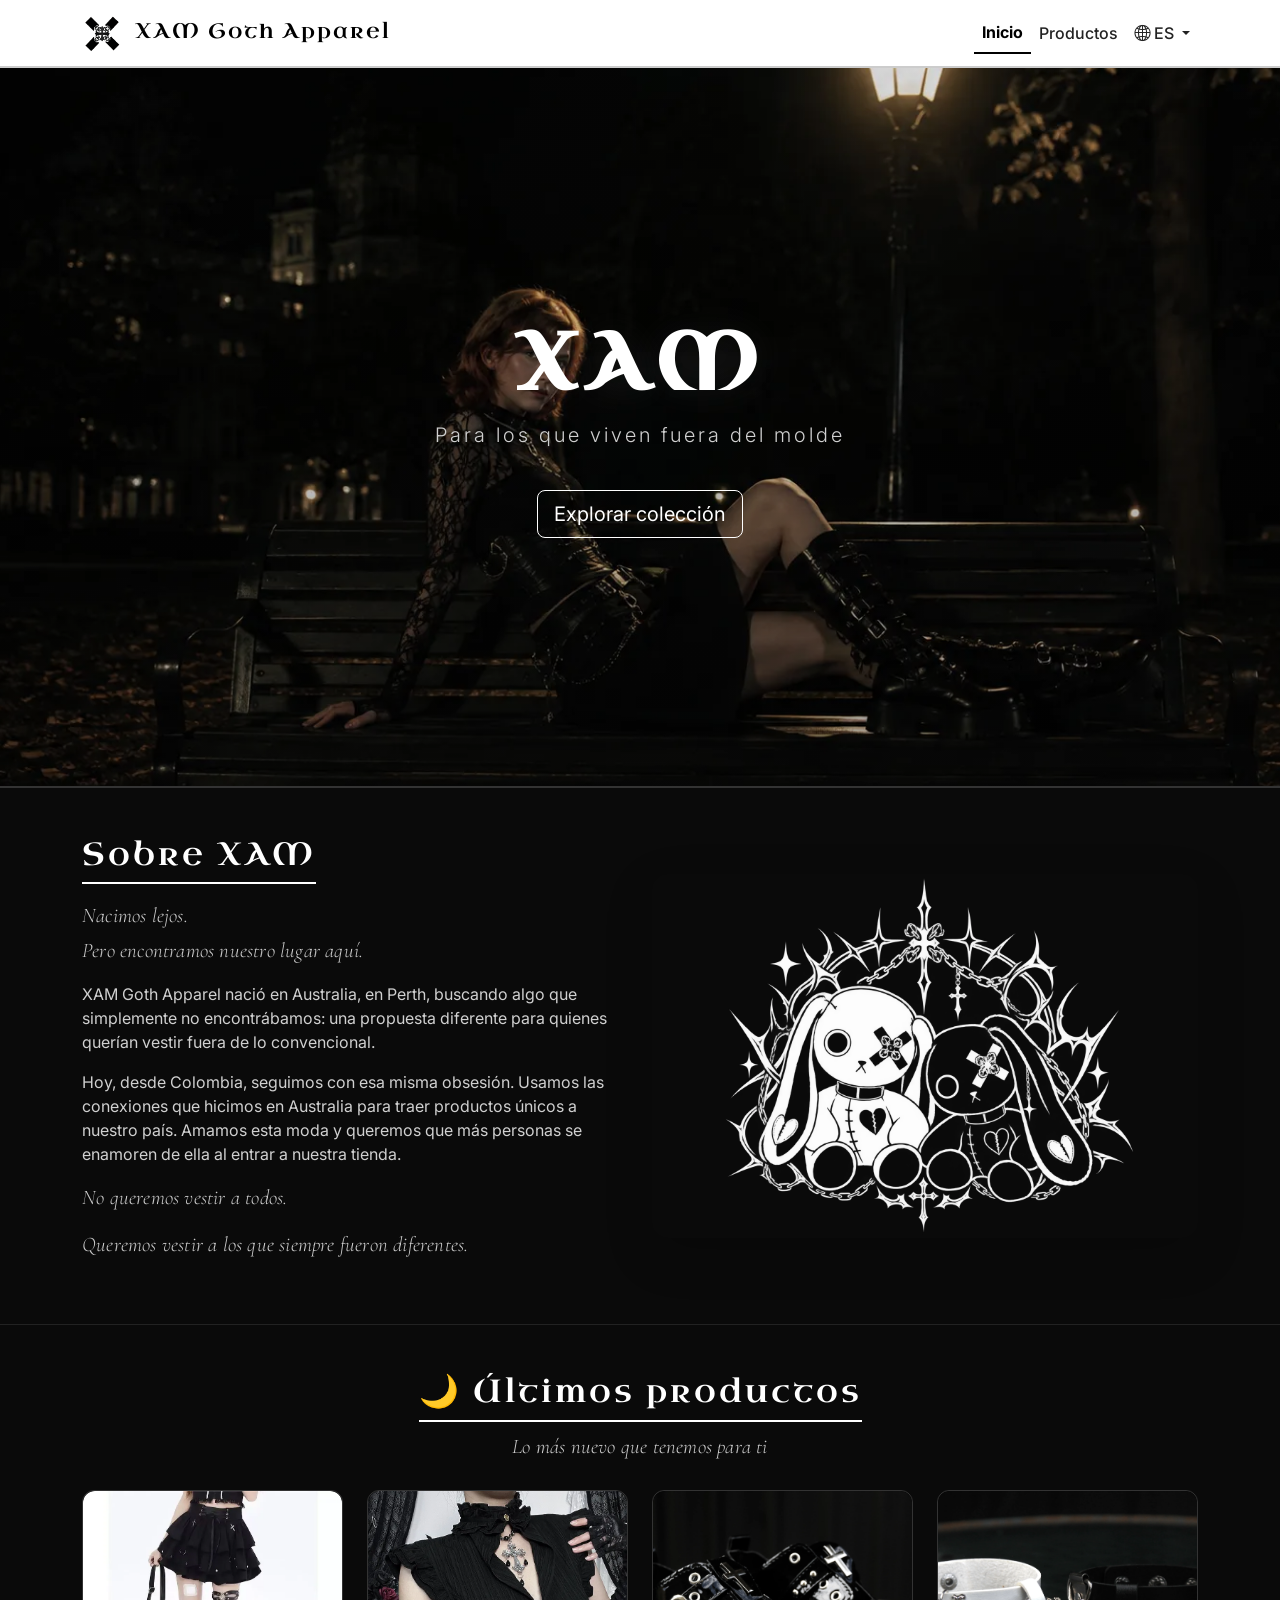
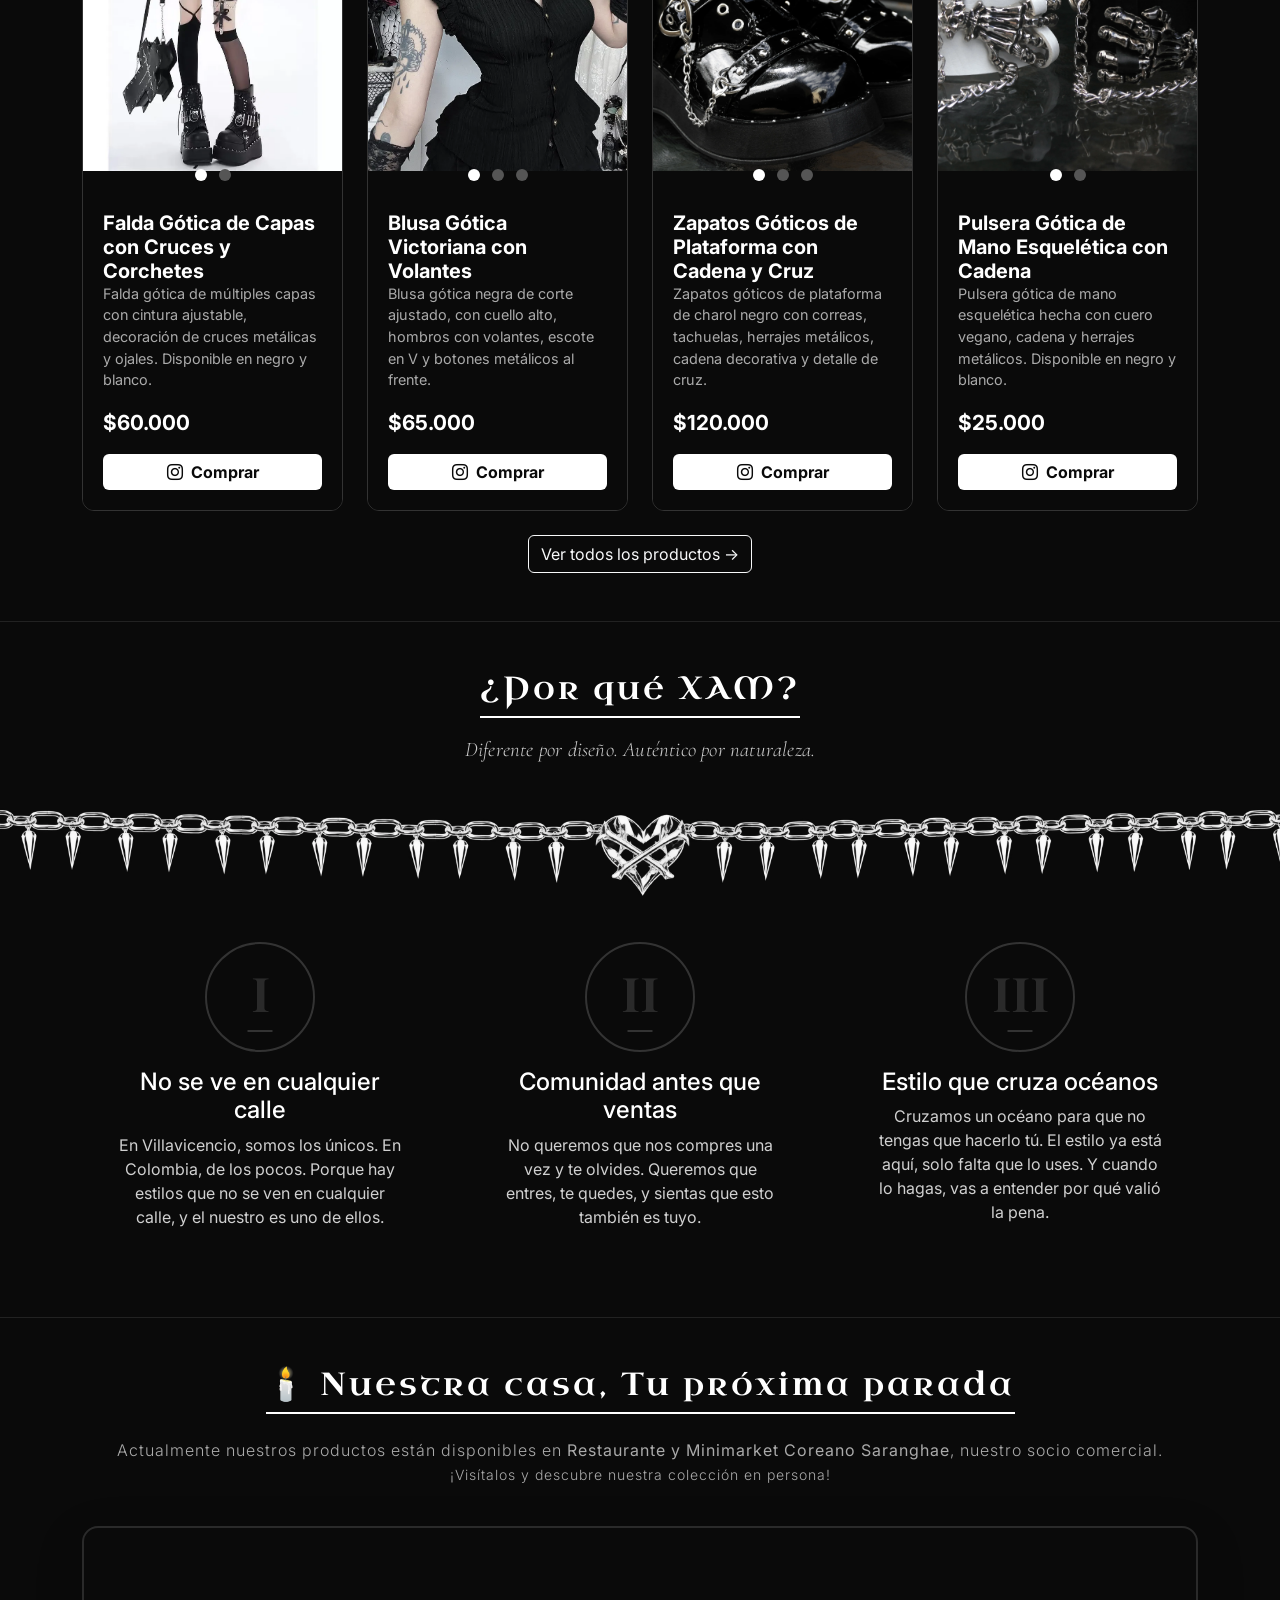
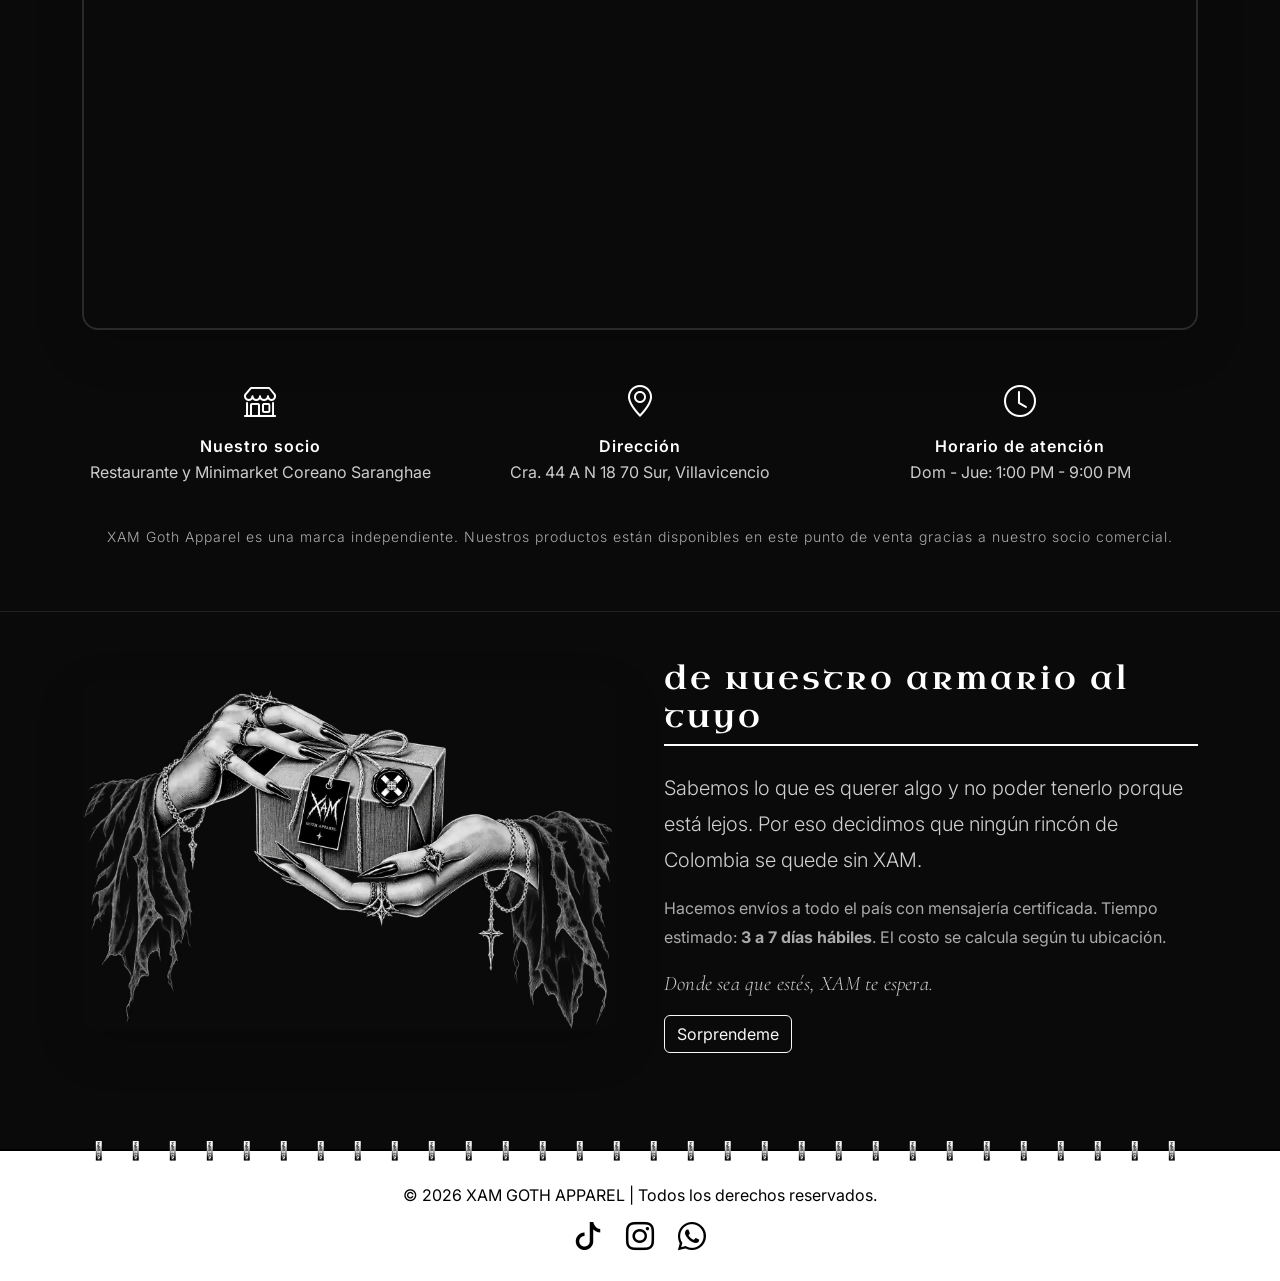
==== commit b92ebfce: "Finished home, now working on lightbox" ====
--- a/index.html
+++ b/index.html
@@ -76,8 +76,8 @@
     <section class="hero-section d-flex align-items-center">
         <div class="container text-center text-white">
             <h1 class="display-1 fw-bold hero-title" data-i18n="hero-title">XAM GOTH</h1>
-            <p class="lead hero-subtitle" data-i18n="hero-subtitle">Moda alternativa para almas oscuras</p>
-            <a href="products.html" class="btn btn-outline-light btn-lg mt-4" data-i18n="hero-cta">Explorar colección</a>
+            <p class="lead hero-subtitle" data-i18n="hero-subtitle">Para los que viven fuera del molde.</p>
+            <a href="products.html" class="btn btn-outline-light btn-lg mt-4 hero-btn" data-i18n="hero-cta">Explorar colección</a>
         </div>
     </section>
 
@@ -233,9 +233,40 @@
     </section>
 
     <!-- ============================================ -->
+    <!-- ENVÍOS A TODA COLOMBIA                       -->
+    <!-- ============================================ -->
+    <section class="py-5 bg-dark text-white">
+        <div class="container">
+            <div class="row align-items-center g-5">
+
+                <!-- COLUMNA IZQUIERDA: IMAGEN -->
+                <div class="col-lg-6 text-center">
+                    <img src="assets/images/shipping-colombia.webp" alt="Envíos a toda Colombia" class="img-fluid rounded-4 shadow-lg" style="max-height: 350px; width: 100%; object-fit: cover;">
+                </div>
+
+                <!-- COLUMNA DERECHA: TEXTO -->
+                <div class="col-lg-6">
+                    <h2 class="section-title" data-i18n="shipping-title">de nuestro armario al tuyo</h2>
+                    <p class="lead mt-3" data-i18n="shipping-text1" style="font-weight: 300; line-height: 1.8;">Sabemos lo que es querer algo y no poder tenerlo porque está lejos. Por eso decidimos que ningún rincón de Colombia se quede sin XAM.</p>
+                    <p data-i18n="shipping-text2" style="color: #aaaaaa; line-height: 1.8;">Hacemos envíos a todo el país con mensajería certificada. Tiempo estimado: <strong style="color: #ffffff;">3 a 7 días hábiles</strong>. El costo se calcula según tu ubicación.</p>
+                    <p class="about-highlight mt-3" data-i18n="shipping-cta" style="font-style: italic; font-weight: 300; color: #cccccc;">Donde sea que estés, XAM te espera.</p>
+                    <a href="products.html" class="btn btn-outline-light" data-i18n="surprise">sorprendeme</a>
+                </div>
+
+            </div>
+
+            <br></br>
+
+        </div>
+    </section>
+
+    
+    
+    <!-- ============================================ -->
     <!-- DIV BLANCO que envuelve el PIE DE PÁGINA     -->
     <!-- ============================================ -->
-    <div class="footer-wrapper" style="background-color: #ffffff; width: 100%; border-top: 2px solid #cccccc; margin-top: auto;">
+    <div class="footer-wrapper">
+        
         <footer class="py-4">
             <div class="container text-center">
                 <p class="mb-2" style="color: #000000 !important;">
@@ -260,5 +291,17 @@
     <!-- Scripts -->
     <script src="https://cdn.jsdelivr.net/npm/bootstrap@5.3.2/dist/js/bootstrap.bundle.min.js"></script>
     <script src="js/main.js"></script>
+
+    <!-- LIGHTBOX / MODAL -->
+    <div class="lightbox-overlay" id="lightbox">
+        <button class="lightbox-close" id="lightbox-close">✕</button>
+        <div class="lightbox-content">
+            <button class="lightbox-prev" id="lightbox-prev">‹</button>
+            <img id="lightbox-img" src="" alt="XAM Product">
+            <button class="lightbox-next" id="lightbox-next">›</button>
+        </div>
+        <div class="lightbox-counter" id="lightbox-counter">1 / 3</div>
+    </div>
+
 </body>
 </html>
--- a/css/style.css
+++ b/css/style.css
@@ -80,12 +80,44 @@
 }
 
 /* ==========================================
+   HERO - ANIMACIÓN DE ENTRADA
+   ========================================== */
+.hero-title,
+.hero-subtitle,
+.hero-btn {
+    opacity: 0;
+    transform: translateY(30px);
+    transition: opacity 0.8s ease, transform 0.8s ease;
+}
+
+/* Estado visible (cuando se añade la clase .visible) */
+.hero-title.visible,
+.hero-subtitle.visible,
+.hero-btn.visible {
+    opacity: 1;
+    transform: translateY(0);
+}
+
+/* Pequeño retraso entre cada elemento (opcional) */
+.hero-title.visible {
+    transition-delay: 0.1s;
+}
+
+.hero-subtitle.visible {
+    transition-delay: 0.3s;
+}
+
+.hero-btn.visible {
+    transition-delay: 0.5s;
+}
+
+/* ==========================================
    HERO (NEGRO)
    ========================================== */
 .hero-section {
     min-height: 80vh;
-    background: linear-gradient(rgba(0,0,0,0.85), rgba(0,0,0,0.95)), 
-                url('../assets/images/hero-bg.jpg') center/cover no-repeat;
+    background: linear-gradient(rgba(0,0,0,0.1), rgba(0,0,0,0.4)), 
+                url('/assets/images/hero-bg.webp') 50% 95%/cover no-repeat;
     background-attachment: fixed;
     display: flex;
     align-items: center;
@@ -135,6 +167,10 @@
 section {
     padding: 4rem 0;
     border-bottom: 1px solid #222222;
+}
+
+section:last-of-type {
+    border-bottom: none;
 }
 
 .section-title {
@@ -250,6 +286,38 @@
 footer .social-icons a:hover {
     color: #555555 !important;
     transform: scale(1.2);
+}
+
+.footer-wrapper {
+    background-color: #ffffff;
+    width: 100%;
+    margin-top: auto;
+    border-top: 2px solid #000000;
+    position: relative;
+    padding-top: 0.5rem;
+}
+
+/* Capa de símbolos partidos (arriba blanco, abajo negro) */
+.footer-wrapper::before {
+    content: '𖤐 𖤐 𖤐 𖤐 𖤐 𖤐 𖤐 𖤐 𖤐 𖤐 𖤐 𖤐 𖤐 𖤐 𖤐 𖤐 𖤐 𖤐 𖤐 𖤐 𖤐 𖤐 𖤐 𖤐 𖤐 𖤐 𖤐 𖤐 𖤐 𖤐';
+    display: block;
+    text-align: center;
+    font-size: 1.1rem;
+    letter-spacing: 10px;
+    padding: 0.2rem 0;
+    position: absolute;
+    top: -16px;
+    left: 0;
+    width: 100%;
+    white-space: nowrap;
+    overflow: hidden;
+    pointer-events: none;
+
+    /* ===== EFECTO PARTIDO (blanco arriba, negro abajo) ===== */
+    color: transparent;
+    background: linear-gradient(to bottom, #ffffff 30%, #999999 50%, #000000 70%);
+    -webkit-background-clip: text;
+    background-clip: text;
 }
 
 /* ==========================================
@@ -441,6 +509,139 @@
     background: #ffffff;
 }
 
+/* ==========================================
+   LIGHTBOX / MODAL
+   ========================================== */
+.lightbox-overlay {
+    display: none;
+    position: fixed;
+    top: 0;
+    left: 0;
+    width: 100%;
+    height: 100%;
+    background: rgba(0, 0, 0, 0.92);
+    z-index: 9999;
+    justify-content: center;
+    align-items: center;
+    flex-direction: column;
+    padding: 2rem;
+    backdrop-filter: blur(6px);
+    animation: fadeIn 0.3s ease;
+}
+
+.lightbox-overlay.active {
+    display: flex;
+}
+
+.lightbox-content {
+    position: relative;
+    max-width: 90%;
+    max-height: 85vh;
+    display: flex;
+    align-items: center;
+    justify-content: center;
+}
+
+.lightbox-content img {
+    max-width: 100%;
+    max-height: 85vh;
+    object-fit: contain;
+    border-radius: 12px;
+    box-shadow: 0 20px 60px rgba(0, 0, 0, 0.8);
+}
+
+/* Flechas del carrusel en el lightbox */
+.lightbox-prev,
+.lightbox-next {
+    position: absolute;
+    top: 50%;
+    transform: translateY(-50%);
+    background: rgba(255, 255, 255, 0.1);
+    color: #fff;
+    border: 2px solid rgba(255, 255, 255, 0.3);
+    border-radius: 50%;
+    width: 50px;
+    height: 50px;
+    font-size: 1.8rem;
+    cursor: pointer;
+    transition: all 0.3s;
+    z-index: 10;
+    display: flex;
+    align-items: center;
+    justify-content: center;
+}
+
+.lightbox-prev {
+    left: -70px;
+}
+
+.lightbox-next {
+    right: -70px;
+}
+
+.lightbox-prev:hover,
+.lightbox-next:hover {
+    background: rgba(255, 255, 255, 0.25);
+    border-color: #ffffff;
+}
+
+/* Contador de imágenes */
+.lightbox-counter {
+    color: #888;
+    font-size: 0.9rem;
+    margin-top: 1rem;
+    text-align: center;
+    font-weight: 300;
+    letter-spacing: 2px;
+}
+
+/* Botón cerrar */
+.lightbox-close {
+    position: absolute;
+    top: -50px;
+    right: 0;
+    color: #ffffff;
+    font-size: 2rem;
+    cursor: pointer;
+    transition: transform 0.3s;
+    background: none;
+    border: none;
+}
+
+.lightbox-close:hover {
+    transform: rotate(90deg);
+}
+
+/* Animación */
+@keyframes fadeIn {
+    0% {
+        opacity: 0;
+        transform: scale(0.95);
+    }
+    100% {
+        opacity: 1;
+        transform: scale(1);
+    }
+}
+
+/* Responsive */
+@media (max-width: 768px) {
+    .lightbox-prev {
+        left: -10px;
+    }
+    .lightbox-next {
+        right: -10px;
+    }
+    .lightbox-prev,
+    .lightbox-next {
+        width: 40px;
+        height: 40px;
+        font-size: 1.2rem;
+    }
+    .lightbox-content {
+        max-width: 95%;
+    }
+}
 
 /* ===== RESPONSIVE ===== */
 @media (max-width: 768px) {
